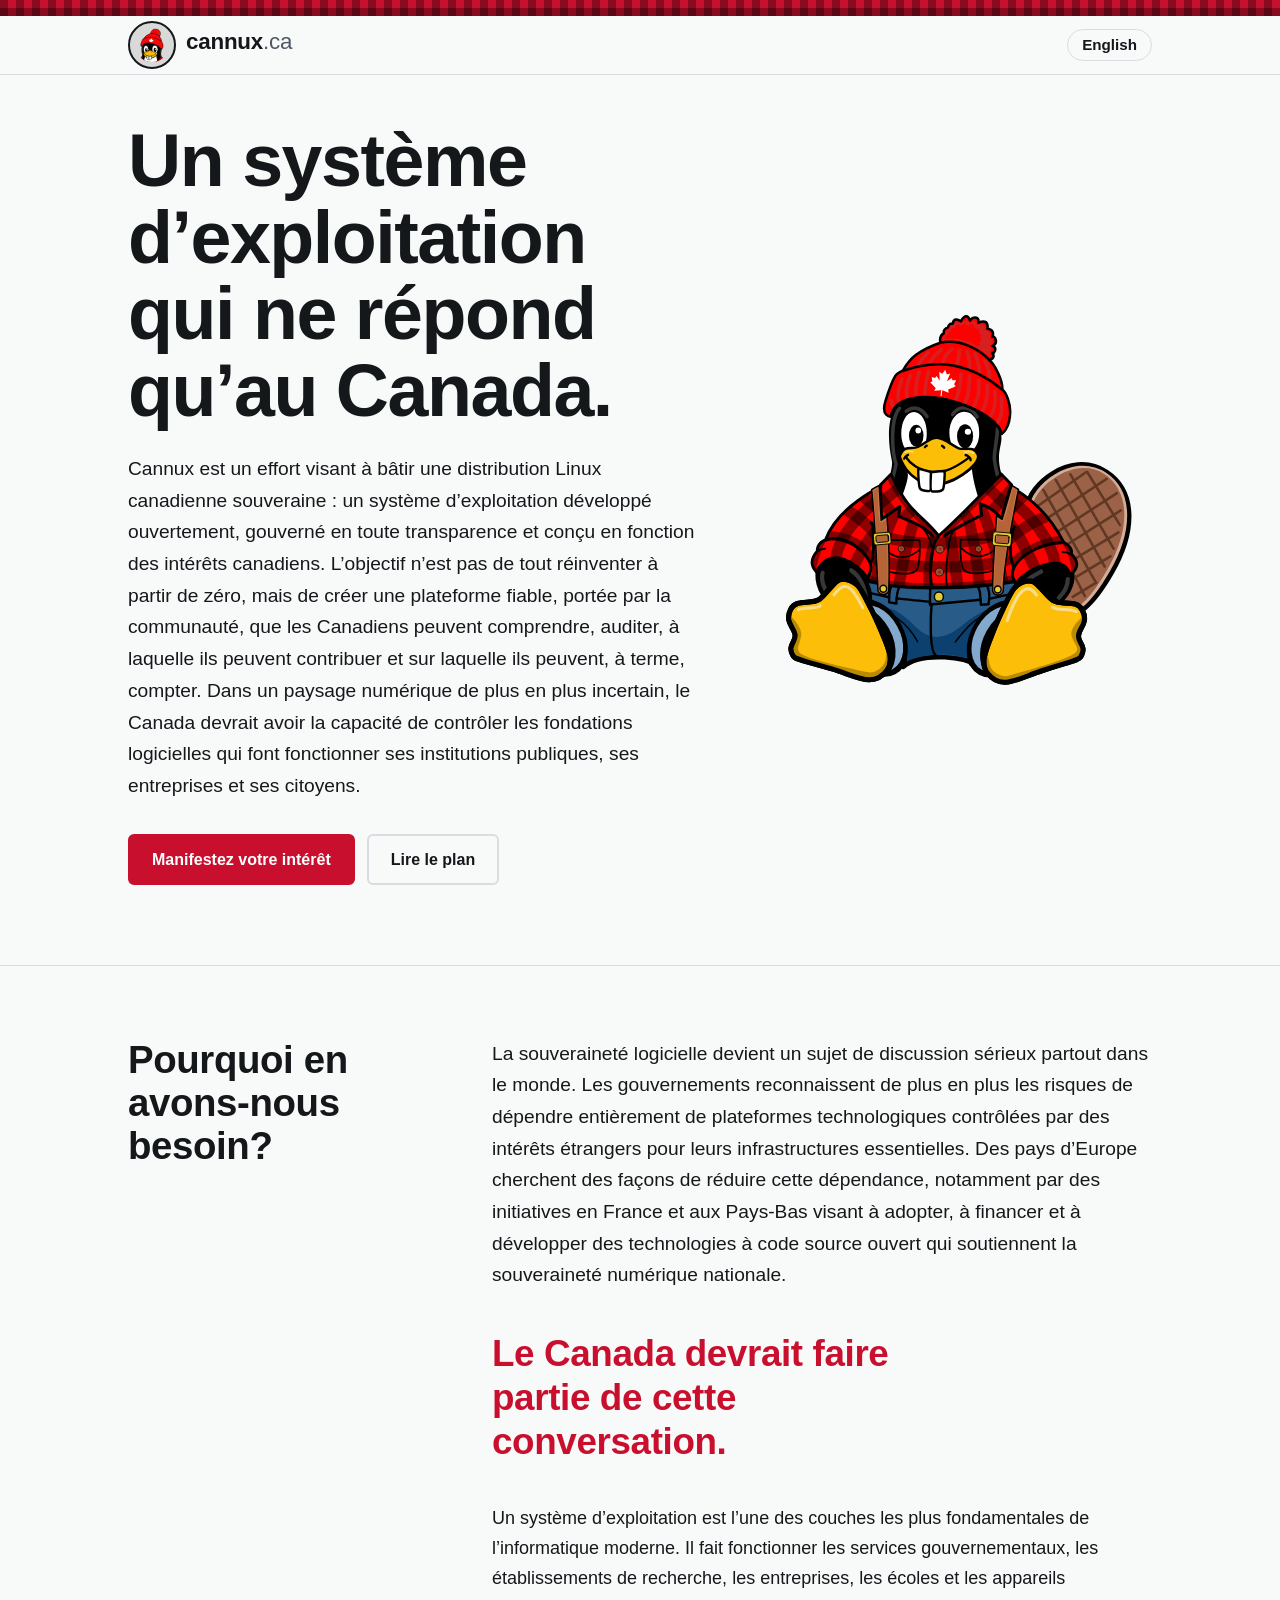
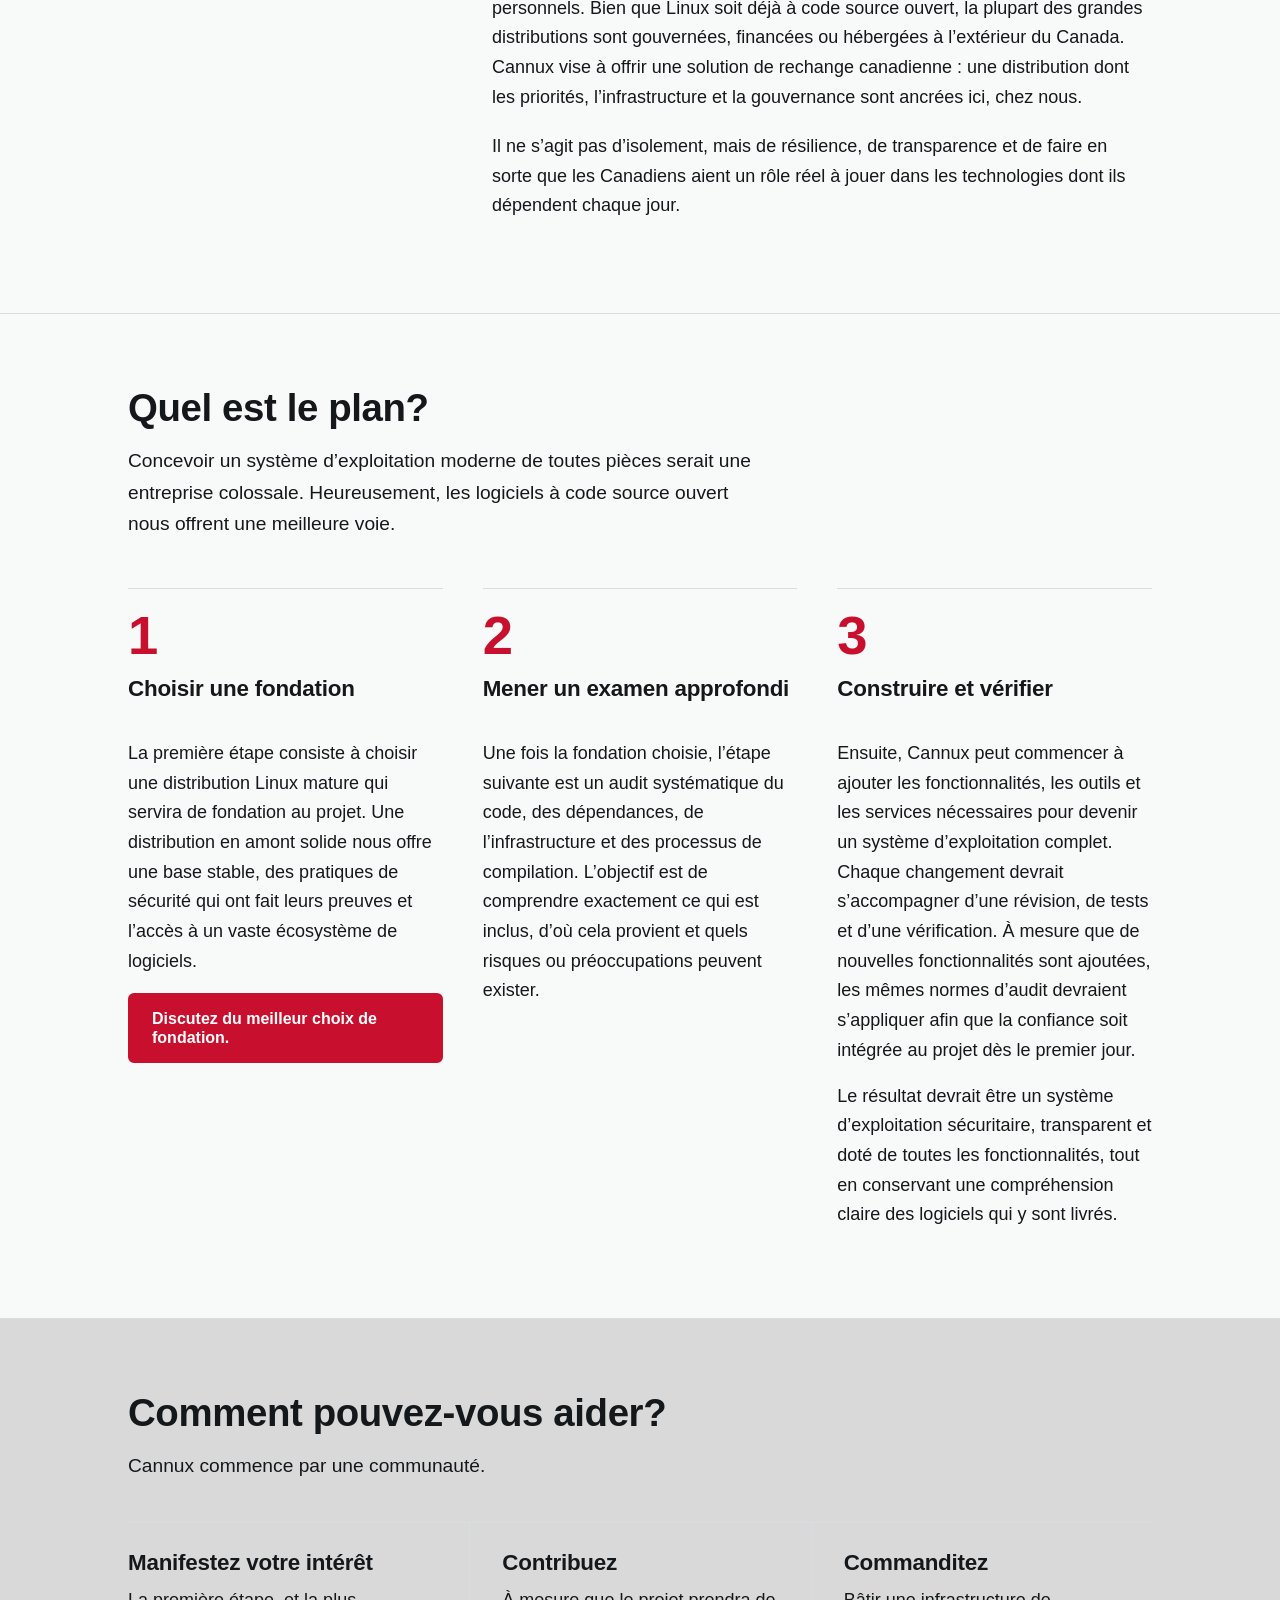
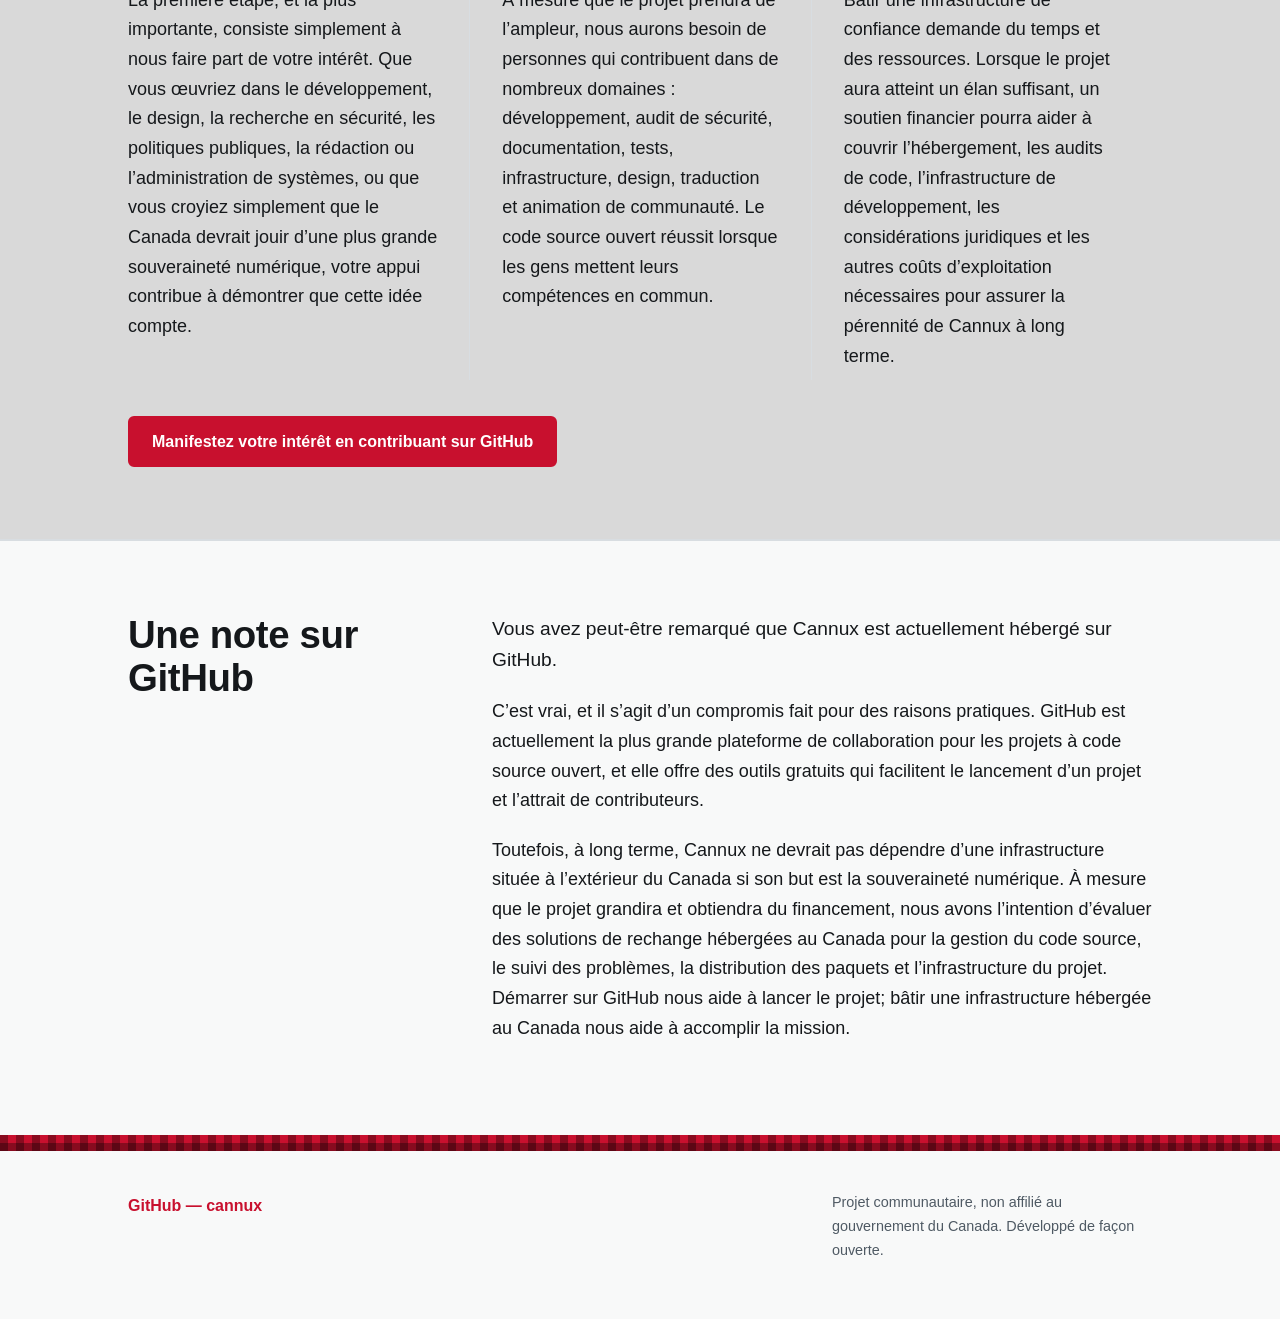
==== docs/fr/index.html @ b51c9e06 "Adding in French version of the site" ====
<!DOCTYPE html>
<html lang="fr">

<head>
    <meta charset="UTF-8">
    <meta name="viewport" content="width=device-width, initial-scale=1, viewport-fit=cover">
    <title>Cannux — une distribution Linux canadienne souveraine</title>
    <meta name="description" content="Cannux est un effort visant à bâtir une distribution Linux canadienne souveraine : un système d’exploitation développé ouvertement, gouverné en toute transparence et conçu en fonction des intérêts canadiens.">
    <meta name="theme-color" content="#F8F9F9" media="(prefers-color-scheme: light)">
    <meta name="theme-color" content="#14171A" media="(prefers-color-scheme: dark)">

    <link rel="icon" href="../images/favicon.svg" type="image/svg+xml">
    <link rel="apple-touch-icon" href="../images/apple-touch-icon.png">

    <link rel="canonical" href="https://cannux.ca/fr/">
    <link rel="alternate" hreflang="en" href="https://cannux.ca/">
    <link rel="alternate" hreflang="fr" href="https://cannux.ca/fr/">
    <link rel="alternate" hreflang="x-default" href="https://cannux.ca/">

    <meta property="og:type" content="website">
    <meta property="og:locale" content="fr_CA">
    <meta property="og:locale:alternate" content="en_CA">
    <meta property="og:title" content="Cannux — une distribution Linux canadienne souveraine">
    <meta property="og:description" content="Un système d’exploitation qui ne répond qu’au Canada.">
    <meta property="og:url" content="https://cannux.ca/fr/">

    <link rel="stylesheet" href="../css/site.css">
</head>

<body>
    <a class="skip" href="#top">Passer au contenu</a>
    <div class="plaid" aria-hidden="true"></div>

    <header class="top">
        <div class="wrap topbar">
            <a class="wordmark" href="#">
                <img src="../images/favicon.svg" alt="" width="36" height="36">
                <span>cannux<span class="tld">.ca</span></span>
            </a>
            <nav aria-label="Langue">
                <a class="lang" href="../index.html" lang="en" hreflang="en">English</a>
            </nav>
        </div>
    </header>

    <main id="top">
        <div class="wrap hero">
            <div class="hero-copy">
                <h1>Un système d’exploitation qui ne répond qu’au Canada.</h1>
                <p class="lede">Cannux est un effort visant à bâtir une distribution Linux canadienne souveraine&nbsp;: un système d’exploitation développé ouvertement, gouverné en toute transparence et conçu en fonction des intérêts canadiens. L’objectif n’est pas de tout réinventer à partir de zéro, mais de créer une plateforme fiable, portée par la communauté, que les Canadiens peuvent comprendre, auditer, à laquelle ils peuvent contribuer et sur laquelle ils peuvent, à terme, compter. Dans un paysage numérique de plus en plus incertain, le Canada devrait avoir la capacité de contrôler les fondations logicielles qui font fonctionner ses institutions publiques, ses entreprises et ses citoyens.</p>
                <div class="cta-row">
                    <a class="btn primary" href="https://github.com/torvos/cannux/">Manifestez votre intérêt</a>
                    <a class="btn ghost" href="#what">Lire le plan</a>
                </div>
            </div>
            <div class="hero-art">
                <img src="../images/Tuque.svg" class="hero-image" width="300" alt="Un manchot aux traits de castor portant une tuque rouge, une chemise à carreaux, des bretelles et un jean">
            </div>
        </div>

        <section id="why" class="band">
            <div class="wrap split">
                <h2>Pourquoi en avons-nous besoin?</h2>
                <div class="prose">
                    <p class="intro">La souveraineté logicielle devient un sujet de discussion sérieux partout dans le monde. Les gouvernements reconnaissent de plus en plus les risques de dépendre entièrement de plateformes technologiques contrôlées par des intérêts étrangers pour leurs infrastructures essentielles. Des pays d’Europe cherchent des façons de réduire cette dépendance, notamment par des initiatives en France et aux Pays-Bas visant à adopter, à financer et à développer des technologies à code source ouvert qui soutiennent la souveraineté numérique nationale.</p>
                    <p class="pull">Le Canada devrait faire partie de cette conversation.</p>
                    <p>Un système d’exploitation est l’une des couches les plus fondamentales de l’informatique moderne. Il fait fonctionner les services gouvernementaux, les établissements de recherche, les entreprises, les écoles et les appareils personnels. Bien que Linux soit déjà à code source ouvert, la plupart des grandes distributions sont gouvernées, financées ou hébergées à l’extérieur du Canada. Cannux vise à offrir une solution de rechange canadienne&nbsp;: une distribution dont les priorités, l’infrastructure et la gouvernance sont ancrées ici, chez nous.</p>
                    <p>Il ne s’agit pas d’isolement, mais de résilience, de transparence et de faire en sorte que les Canadiens aient un rôle réel à jouer dans les technologies dont ils dépendent chaque jour.</p>
                </div>
            </div>
        </section>

        <section id="what" class="band">
            <div class="wrap">
                <h2>Quel est le plan?</h2>
                <p class="section-intro">Concevoir un système d’exploitation moderne de toutes pièces serait une entreprise colossale. Heureusement, les logiciels à code source ouvert nous offrent une meilleure voie.</p>
                <ol class="pillars">
                    <li class="pillar">
                        <h3>Choisir une fondation</h3>
                        <p>La première étape consiste à choisir une distribution Linux mature qui servira de fondation au projet. Une distribution en amont solide nous offre une base stable, des pratiques de sécurité qui ont fait leurs preuves et l’accès à un vaste écosystème de logiciels.</p>
                        <p><a class="btn primary" href="https://github.com/torvos/cannux/discussions/1">Discutez du meilleur choix de fondation.</a></p>
                    </li>
                    <li class="pillar">
                        <h3>Mener un examen approfondi</h3>
                        <p>Une fois la fondation choisie, l’étape suivante est un audit systématique du code, des dépendances, de l’infrastructure et des processus de compilation. L’objectif est de comprendre exactement ce qui est inclus, d’où cela provient et quels risques ou préoccupations peuvent exister.</p>
                    </li>
                    <li class="pillar">
                        <h3>Construire et vérifier</h3>
                        <p>Ensuite, Cannux peut commencer à ajouter les fonctionnalités, les outils et les services nécessaires pour devenir un système d’exploitation complet. Chaque changement devrait s’accompagner d’une révision, de tests et d’une vérification. À mesure que de nouvelles fonctionnalités sont ajoutées, les mêmes normes d’audit devraient s’appliquer afin que la confiance soit intégrée au projet dès le premier jour.</p>
                        <p>Le résultat devrait être un système d’exploitation sécuritaire, transparent et doté de toutes les fonctionnalités, tout en conservant une compréhension claire des logiciels qui y sont livrés.</p>
                    </li>
                </ol>
            </div>
        </section>

        <section id="how" class="band tint">
            <div class="wrap">
                <h2>Comment pouvez-vous aider?</h2>
                <p class="section-intro">Cannux commence par une communauté.</p>
                <div class="ways">
                    <article class="way">
                        <h3>Manifestez votre intérêt</h3>
                        <p>La première étape, et la plus importante, consiste simplement à nous faire part de votre intérêt. Que vous œuvriez dans le développement, le design, la recherche en sécurité, les politiques publiques, la rédaction ou l’administration de systèmes, ou que vous croyiez simplement que le Canada devrait jouir d’une plus grande souveraineté numérique, votre appui contribue à démontrer que cette idée compte.</p>
                    </article>
                    <article class="way">
                        <h3>Contribuez</h3>
                        <p>À mesure que le projet prendra de l’ampleur, nous aurons besoin de personnes qui contribuent dans de nombreux domaines&nbsp;: développement, audit de sécurité, documentation, tests, infrastructure, design, traduction et animation de communauté. Le code source ouvert réussit lorsque les gens mettent leurs compétences en commun.</p>
                    </article>
                    <article class="way">
                        <h3>Commanditez</h3>
                        <p>Bâtir une infrastructure de confiance demande du temps et des ressources. Lorsque le projet aura atteint un élan suffisant, un soutien financier pourra aider à couvrir l’hébergement, les audits de code, l’infrastructure de développement, les considérations juridiques et les autres coûts d’exploitation nécessaires pour assurer la pérennité de Cannux à long terme.</p>
                    </article>
                </div>
                <div class="cta-row">
                    <a class="btn primary" href="https://github.com/torvos/cannux/">Manifestez votre intérêt en contribuant sur GitHub</a>
                </div>
            </div>
        </section>

        <section id="github" class="band">
            <div class="wrap split">
                <h2>Une note sur GitHub</h2>
                <div class="prose">
                    <p class="intro">Vous avez peut-être remarqué que Cannux est actuellement hébergé sur GitHub.</p>
                    <p>C’est vrai, et il s’agit d’un compromis fait pour des raisons pratiques. GitHub est actuellement la plus grande plateforme de collaboration pour les projets à code source ouvert, et elle offre des outils gratuits qui facilitent le lancement d’un projet et l’attrait de contributeurs.</p>
                    <p>Toutefois, à long terme, Cannux ne devrait pas dépendre d’une infrastructure située à l’extérieur du Canada si son but est la souveraineté numérique. À mesure que le projet grandira et obtiendra du financement, nous avons l’intention d’évaluer des solutions de rechange hébergées au Canada pour la gestion du code source, le suivi des problèmes, la distribution des paquets et l’infrastructure du projet. Démarrer sur GitHub nous aide à lancer le projet; bâtir une infrastructure hébergée au Canada nous aide à accomplir la mission.</p>
                </div>
            </div>
        </section>
    </main>

    <footer>
        <div class="plaid" aria-hidden="true"></div>
        <div class="wrap row">
            <div class="links">
                <a href="https://github.com/torvos/cannux/">GitHub — cannux</a>
            </div>
            <p class="note">Projet communautaire, non affilié au gouvernement du Canada. Développé de façon ouverte.</p>
        </div>
    </footer>

</body>

</html>
---- docs/css/site.css ----
:root {
  --paper: #F8F9F9;
  --ink: #15181B;
  --muted: #4F5A64;
  --accent: #C8102E;
  --link-hover: #9C0B22;
  --btn: #C8102E;
  --btn-hover: #9C0B22;
  --hairline: #D8DDE1;
  --tint: #d9d9d9;
  --sans: 'Segoe UI', sans-serif;
  --header-h: 60px;
  box-sizing: border-box;
  padding-top: env(safe-area-inset-top, 0px);
  padding-bottom: env(safe-area-inset-bottom, 0px);
}

*,
*::before,
*::after {
  box-sizing: inherit;
}

html {
  scroll-padding-top: calc(var(--header-h) + env(safe-area-inset-top, 0px));
}

@media (prefers-reduced-motion: no-preference) {
  html {
    scroll-behavior: smooth;
  }
}

@media (prefers-color-scheme: dark) {
  :root:not([data-theme="light"]) {
    --paper: #14171A;
    --ink: #ECEDEF;
    --muted: #A3ACB5;
    --accent: #FF6F7D;
    --link-hover: #FFA0A9;
    --btn: #C8102E;
    --btn-hover: #E0233F;
    --hairline: #2A2F35;
    --tint: #1B1F23;
  }
}

:root[data-theme="dark"] {
  --paper: #14171A;
  --ink: #ECEDEF;
  --muted: #A3ACB5;
  --accent: #FF6F7D;
  --link-hover: #FFA0A9;
  --btn: #C8102E;
  --btn-hover: #E0233F;
  --hairline: #2A2F35;
  --tint: #1B1F23;
}

body {
  margin: 0;
  background: var(--paper);
  color: var(--ink);
  font-family: var(--sans);
  font-size: 1.125rem;
  line-height: 1.65;
  -webkit-font-smoothing: antialiased;
  text-rendering: optimizeLegibility;
}

h1,
h2,
h3 {
  line-height: 1.1;
  letter-spacing: -0.01em;
  margin: 0;
}

a {
  color: var(--accent);
  text-underline-offset: 0.2em;
  text-decoration-thickness: 1px;
}

a:hover {
  color: var(--link-hover);
}

:focus-visible {
  outline: 3px solid var(--accent);
  outline-offset: 3px;
  border-radius: 2px;
}

.skip {
  position: absolute;
  left: 16px;
  top: -60px;
  background: var(--ink);
  color: var(--paper);
  padding: 10px 16px;
  border-radius: 4px;
  z-index: 30;
  text-decoration: none;
}

.skip:focus {
  top: 12px;
  color: var(--paper);
}

.wrap {
  max-width: 1080px;
  margin: 0 auto;
  padding-left: 28px;
  padding-right: 28px;
}

/* buffalo plaid strip */
.plaid {
  height: 16px;
  background-color: #C8102E;
  background-image:
    linear-gradient(90deg, rgba(0, 0, 0, 0.32) 50%, transparent 50%),
    linear-gradient(0deg, rgba(0, 0, 0, 0.32) 50%, transparent 50%);
  background-size: 16px 16px;
}

/* header */
header.top {
  position: sticky;
  top: env(safe-area-inset-top, 0px);
  z-index: 20;
  background: var(--paper);
  border-bottom: 1px solid var(--hairline);
}

@supports ((backdrop-filter: blur(1px)) or (-webkit-backdrop-filter: blur(1px))) {
  header.top {
    background: color-mix(in srgb, var(--paper) 94%, transparent);
    -webkit-backdrop-filter: blur(10px);
    backdrop-filter: blur(10px);
  }
}

.topbar {
  display: flex;
  align-items: center;
  justify-content: space-between;
  gap: 16px;
  padding-top: 5px;
  padding-bottom: 5px;
}

.wordmark {
  display: flex;
  align-items: center;
  gap: 10px;
  color: var(--ink);
  text-decoration: none;
  font-weight: 750;
  font-size: 1.4rem;
  letter-spacing: -0.01em;
}

.wordmark:hover {
  color: var(--ink);
}

.wordmark img {
  display: block;
  width: 48px;
  height: 48px;
  padding: 5px;
  border-radius: 50%;
  background: var(--tint);
  border: 2px solid var(--ink);
}

.wordmark > span { position: relative; top: -0.11em; }

.wordmark .tld {
  color: var(--muted);
  font-weight: 500;
}

.topbar nav {
  display: flex;
  flex-wrap: wrap;
  gap: 4px 24px;
}

.topbar nav a {
  color: var(--ink);
  text-decoration: none;
  font-size: 0.95rem;
  font-weight: 600;
  white-space: nowrap;
  padding: 6px 0;
  border-bottom: 2px solid transparent;
}

.topbar nav a:hover {
  border-bottom-color: var(--accent);
  color: var(--ink);
}

.topbar nav a.lang {
  border: 1px solid var(--hairline);
  border-radius: 999px;
  padding: 4px 14px;
  line-height: 1.4;
}

.topbar nav a.lang:hover {
  border-color: var(--ink);
}

/* hero */
.hero {
  display: grid;
  grid-template-columns: minmax(0, 1.25fr) minmax(0, 0.75fr);
  gap: 48px;
  align-items: center;
  padding-top: 48px;
  padding-bottom: 80px;
}

.hero h1 {
  font-size: clamp(2.6rem, 1.2rem + 4.6vw, 4.6rem);
  line-height: 1.04;
  font-weight: 760;
  letter-spacing: -0.02em;
  max-width: 13ch;
}

.hero .lede {
  font-size: 1.2rem;
  max-width: 54ch;
  margin: 24px 0 0;
}

.hero-art {
  position: relative;
  isolation: isolate;
  justify-self: center;
  width: 100%;
  max-width: 380px;
}

.hero-image {
  display: block;
  width: 100%;
  height: auto;
}

@keyframes rise {
  from {
    opacity: 0;
    transform: translateY(12px);
  }

  to {
    opacity: 1;
    transform: translateY(0);
  }
}

@media (prefers-reduced-motion: reduce) {

  .hero h1,
  .hero .lede,
  .hero .cta-row,
  .hero-art {
    animation: none;
  }
}

/* buttons */
.cta-row {
  display: flex;
  flex-wrap: wrap;
  gap: 12px;
  margin-top: 32px;
}

.btn {
  font-family: var(--sans);
  font-weight: 600;
  font-size: 1rem;
  line-height: 1.2;
  text-decoration: none;
  padding: 14px 22px;
  border-radius: 6px;
  border: 2px solid var(--btn);
  display: inline-block;
}

.btn.primary {
  background: var(--btn);
  color: #fff;
}

.btn.primary:hover {
  background: var(--btn-hover);
  border-color: var(--btn-hover);
  color: #fff;
}

.btn.ghost {
  color: var(--ink);
  border-color: var(--hairline);
}

.btn.ghost:hover {
  border-color: var(--ink);
  color: var(--ink);
}

/* sections */
.band {
  padding: 72px 0;
  border-top: 1px solid var(--hairline);
}

.band h2 {
  font-size: clamp(1.75rem, 1.2rem + 1.6vw, 2.4rem);
  line-height: 1.12;
  font-weight: 720;
}

.section-intro {
  font-size: 1.2rem;
  max-width: 60ch;
  margin: 16px 0 0;
}

.split {
  display: grid;
  grid-template-columns: minmax(0, 300px) minmax(0, 1fr);
  gap: 24px 64px;
  align-items: start;
}

.split>h2 {
  position: sticky;
  top: calc(var(--header-h) + env(safe-area-inset-top, 0px) + 24px);
}

.prose {
  max-width: 66ch;
}

.prose p {
  margin: 0 0 1.1em;
}

.prose .intro {
  font-size: 1.2rem;
}

.prose .pull {
  font-weight: 650;
  font-size: clamp(1.7rem, 1.2rem + 1.6vw, 2.3rem);
  line-height: 1.2;
  letter-spacing: -0.01em;
  color: var(--accent);
  max-width: 22ch;
  margin: 1.1em 0;
}

/* plan */
.pillars {
  list-style: none;
  margin: 48px 0 0;
  padding: 0;
  display: grid;
  grid-template-columns: repeat(3, minmax(0, 1fr));
  gap: 40px;
  counter-reset: step;
}

.pillar {
  counter-increment: step;
  border-top: 1px solid var(--hairline);
  padding-top: 20px;
}

.pillar::before {
  content: counter(step);
  display: block;
  font-weight: 800;
  font-size: 3.4rem;
  line-height: 1;
  color: var(--accent);
  margin-bottom: 14px;
}

.pillar h3 {
  font-size: 1.4rem;
  font-weight: 700;
  margin-bottom: 10px;
}

.pillar p {
  margin: 0 0 0.9em;
}

/* how to help */
.tint {
  background: var(--tint);
  border-bottom: 1px solid var(--hairline);
}

.ways {
  display: grid;
  grid-template-columns: repeat(3, minmax(0, 1fr));
  margin-top: 40px;
  border-top: 1px solid var(--hairline);
}

.way {
  padding: 28px 32px 8px 0;
}

.way+.way {
  padding-left: 32px;
  border-left: 1px solid var(--hairline);
}

.way h3 {
  font-size: 1.4rem;
  font-weight: 700;
  margin-bottom: 10px;
}

.way p {
  margin: 0;
}

.tint .cta-row {
  margin-top: 36px;
}

/* footer */
footer {
  padding-bottom: 56px;
}

footer .plaid {
  margin-bottom: 40px;
}

footer .row {
  display: flex;
  flex-wrap: wrap;
  justify-content: space-between;
  gap: 20px;
  align-items: flex-start;
}

footer .links a {
  font-size: 1rem;
  font-weight: 600;
  text-decoration: none;
}

footer .links a:hover {
  text-decoration: underline;
}

footer .note {
  font-size: 0.9rem;
  color: var(--muted);
  max-width: 40ch;
  margin: 0;
}

/* terminal block (unused while commented out in index.html) */
.term {
  background: var(--ink);
  color: var(--paper);
  border-radius: 6px;
  overflow: hidden;
  max-width: 620px;
}

.term .bar {
  display: flex;
  gap: 7px;
  padding: 11px 14px;
  background: rgba(255, 255, 255, 0.06);
}

.term .bar span {
  width: 10px;
  height: 10px;
  border-radius: 50%;
  background: rgba(241, 240, 234, 0.25);
}

.term pre {
  margin: 0;
  padding: 20px 22px 24px;
  font-family: ui-monospace, SFMono-Regular, Menlo, Consolas, monospace;
  font-size: 0.85rem;
  line-height: 1.75;
  white-space: pre-wrap;
  word-break: break-word;
}

.term .prompt {
  color: #8FB89F;
}

.term .comment {
  color: rgba(241, 240, 234, 0.45);
}

/* responsive */
@media (min-width: 901px) {
  .pillar h3 {
    min-height: 2.3em;
  }
}

@media (max-width: 900px) {
  .split {
    grid-template-columns: 1fr;
  }

  .split>h2 {
    position: static;
  }

  .pillars {
    grid-template-columns: 1fr;
    gap: 32px;
  }

  .ways {
    grid-template-columns: 1fr;
  }

  .way,
  .way+.way {
    padding: 24px 0;
    border-left: 0;
    border-top: 1px solid var(--hairline);
  }

  .way:first-child {
    border-top: 0;
  }
}

@media (max-width: 820px) {
  .hero {
    grid-template-columns: 1fr;
    gap: 28px;
    padding-top: 28px;
    padding-bottom: 56px;
  }

  .hero-art {
    order: -1;
    max-width: 260px;
  }
}

@media (max-width: 600px) {
  body {
    font-size: 1.0625rem;
  }

  .wrap {
    padding-left: 20px;
    padding-right: 20px;
  }

  .band {
    padding: 56px 0;
  }

  :root {
    --header-h: 60px;
  }

  .topbar nav {
    gap: 2px 18px;
  }

  .topbar nav a {
    padding: 3px 0;
  }

  footer .row {
    flex-direction: column;
  }
}
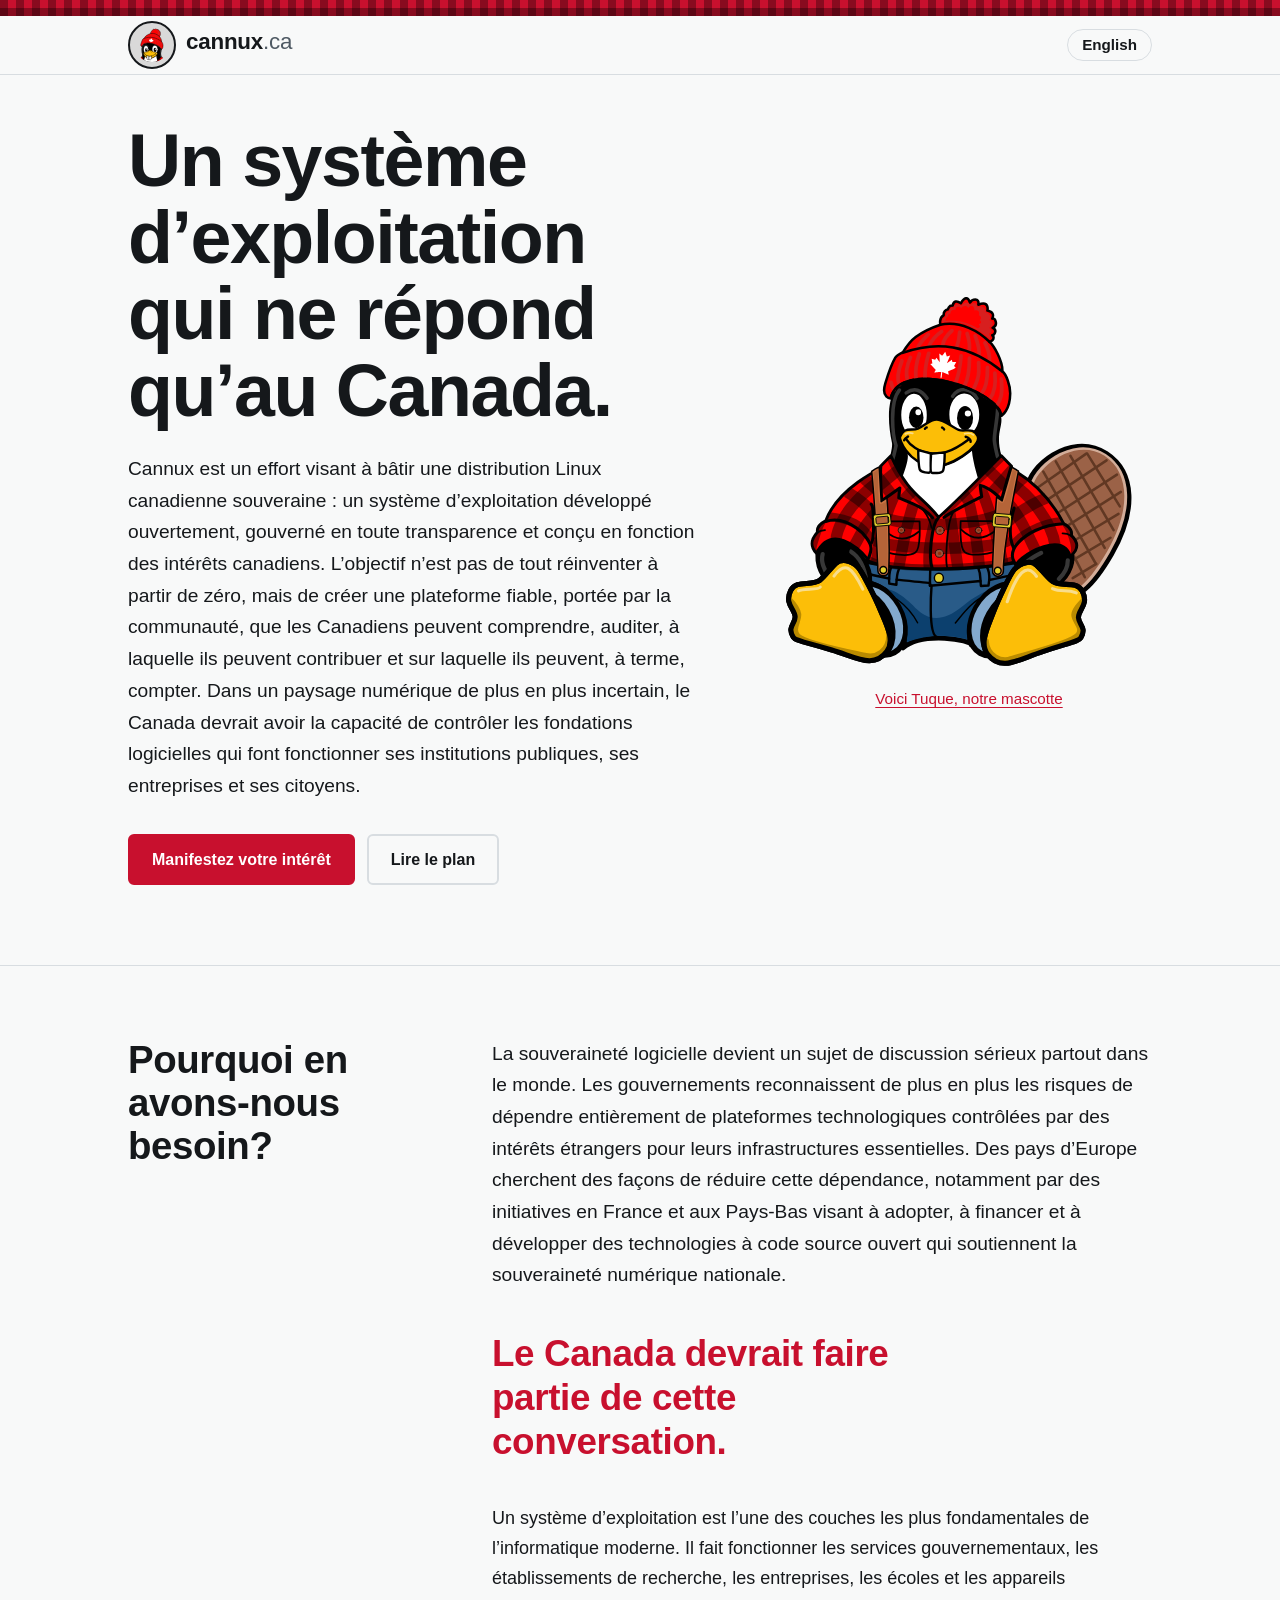
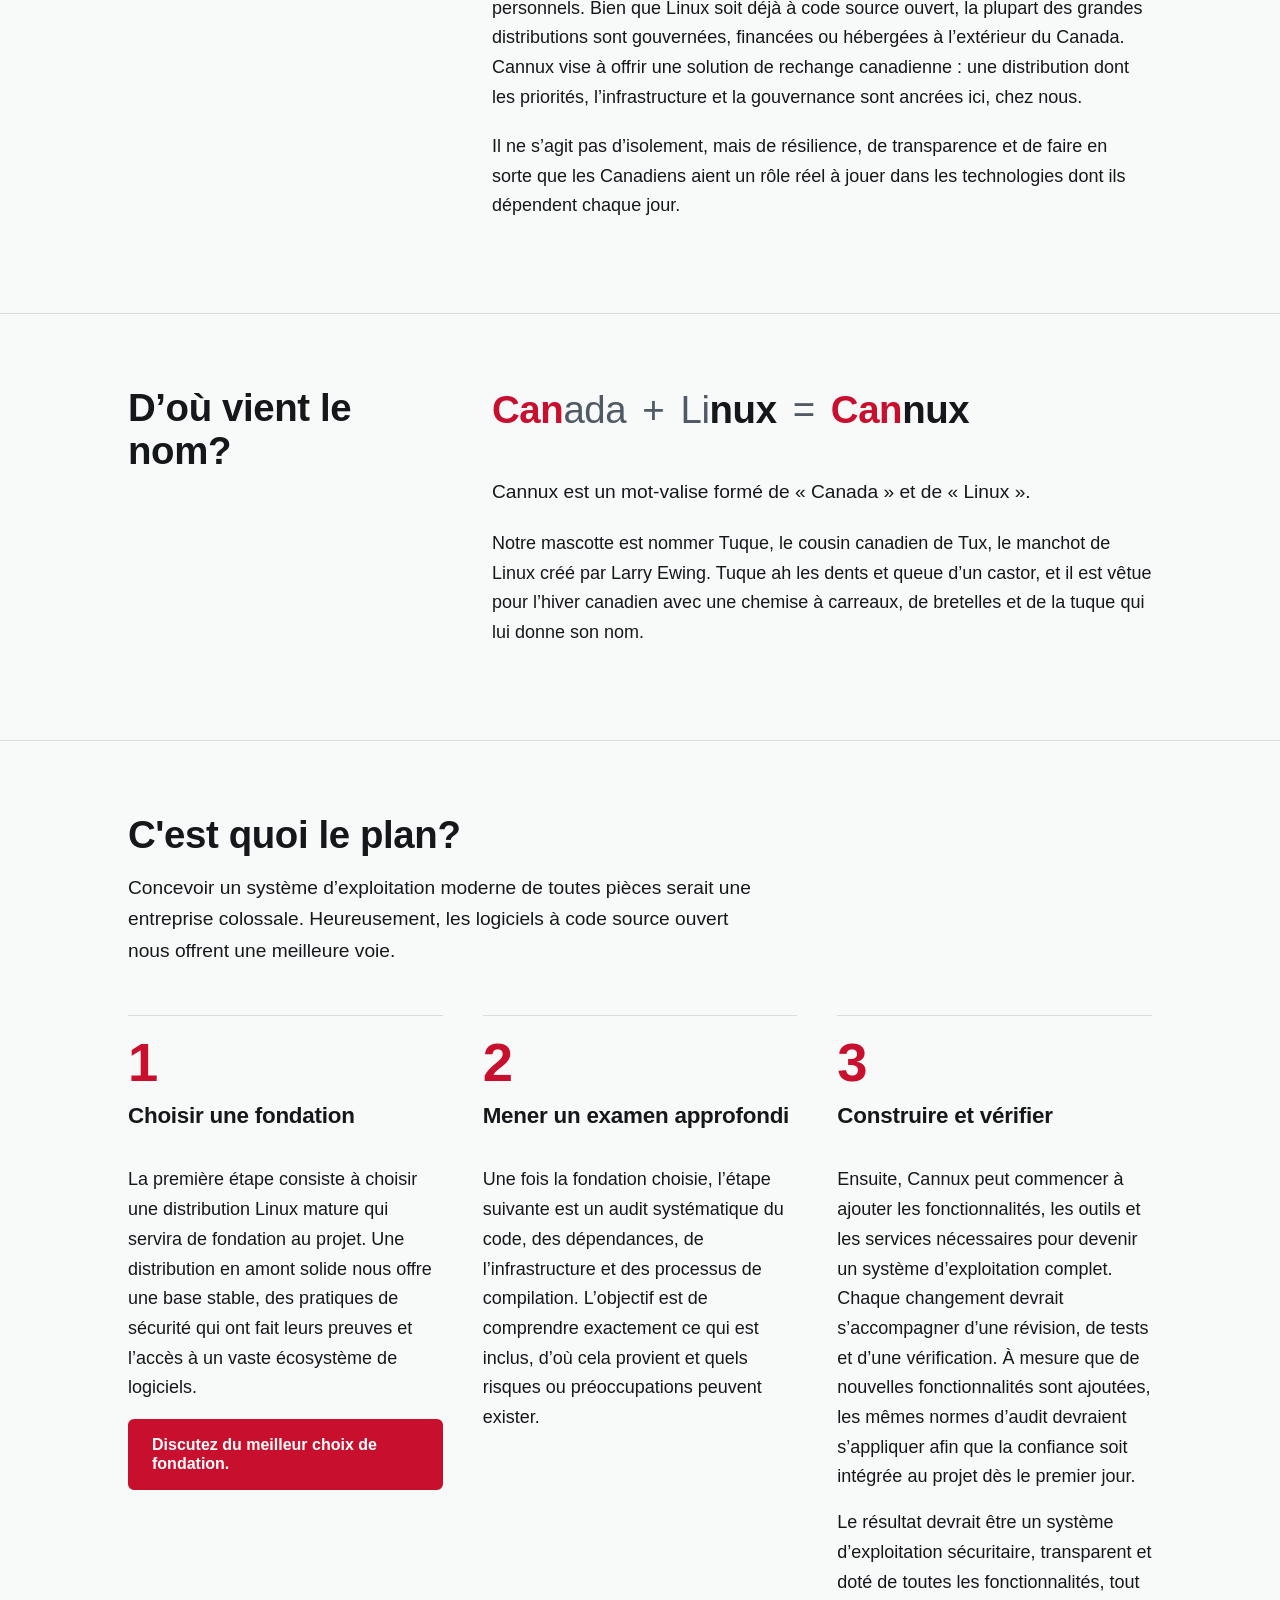
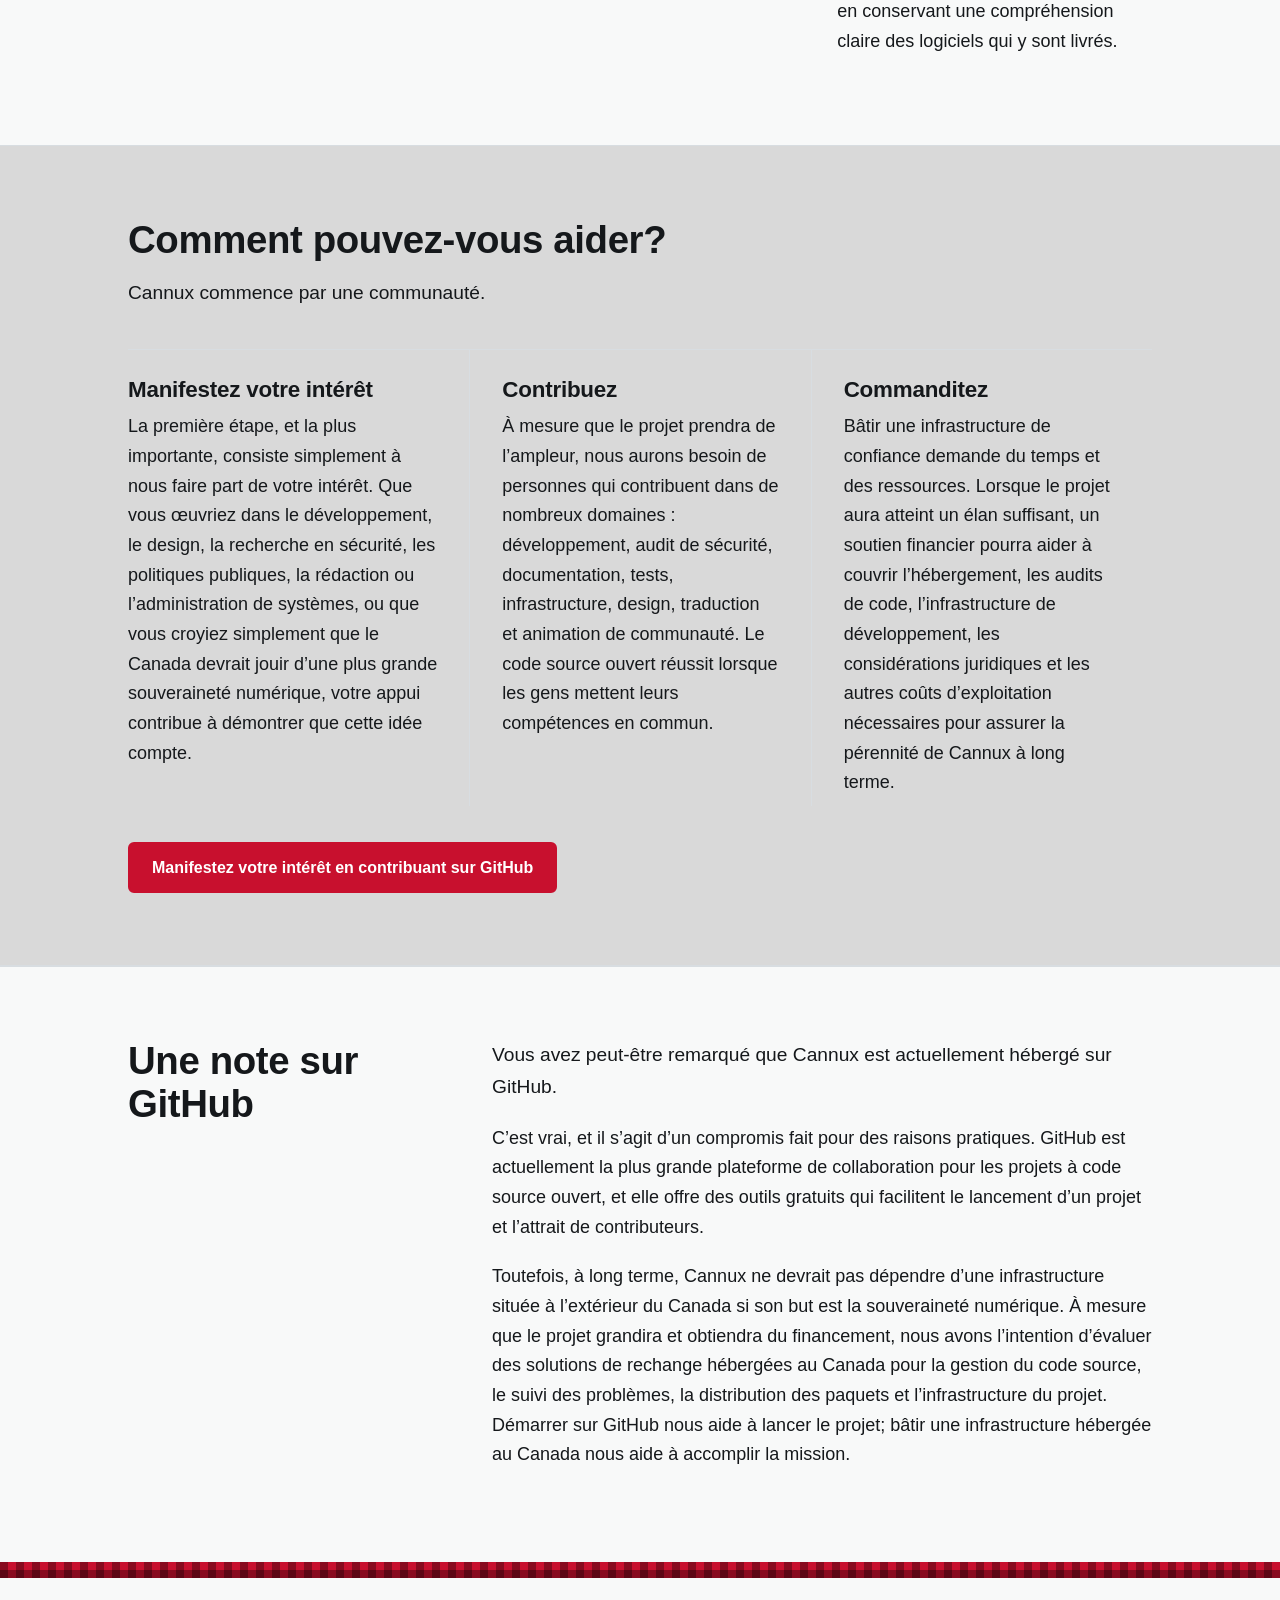
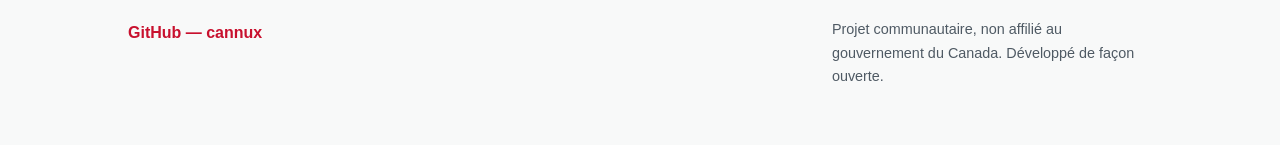
==== commit 64650a57: "added a section about the name of the distro and mascot" ====
--- a/docs/fr/index.html
+++ b/docs/fr/index.html
@@ -53,9 +53,10 @@
                     <a class="btn ghost" href="#what">Lire le plan</a>
                 </div>
             </div>
-            <div class="hero-art">
+            <figure class="hero-art">
                 <img src="../images/Tuque.svg" class="hero-image" width="300" alt="Un manchot aux traits de castor portant une tuque rouge, une chemise à carreaux, des bretelles et un jean">
-            </div>
+                <figcaption><a href="#name">Voici Tuque, notre mascotte</a></figcaption>
+            </figure>
         </div>
 
         <section id="why" class="band">
@@ -70,9 +71,20 @@
             </div>
         </section>
 
+        <section id="name" class="band">
+            <div class="wrap split">
+                <h2>D’où vient le nom?</h2>
+                <div class="prose">
+                    <p class="name-eq" role="img" aria-label="Canada plus Linux égale Cannux"><span class="can">Can</span><span class="rest">ada</span> <span class="op">+</span> <span class="rest">Li</span><span class="nux">nux</span> <span class="op">=</span> <span class="can">Can</span><span class="nux">nux</span></p>
+                    <p class="intro">Cannux est un mot-valise formé de «&nbsp;Canada&nbsp;» et de «&nbsp;Linux&nbsp;».</p>
+                    <p>Notre mascotte est nommer Tuque, le cousin canadien de Tux, le manchot de Linux créé par Larry Ewing. Tuque ah les dents et queue d’un castor, et il est vêtue pour l’hiver canadien avec une chemise à carreaux, de bretelles et de la tuque qui lui donne son nom.</p>
+                </div>
+            </div>
+        </section>
+
         <section id="what" class="band">
             <div class="wrap">
-                <h2>Quel est le plan?</h2>
+                <h2>C'est quoi le plan?</h2>
                 <p class="section-intro">Concevoir un système d’exploitation moderne de toutes pièces serait une entreprise colossale. Heureusement, les logiciels à code source ouvert nous offrent une meilleure voie.</p>
                 <ol class="pillars">
                     <li class="pillar">
--- a/docs/css/site.css
+++ b/docs/css/site.css
@@ -247,6 +247,13 @@
   justify-self: center;
   width: 100%;
   max-width: 380px;
+  margin: 0;
+}
+
+.hero-art figcaption {
+  margin-top: 12px;
+  text-align: center;
+  font-size: 0.95rem;
 }
 
 .hero-image {
@@ -370,6 +377,32 @@
   margin: 1.1em 0;
 }
 
+.prose .name-eq {
+  font-size: clamp(1.6rem, 1.1rem + 2.2vw, 2.4rem);
+  font-weight: 750;
+  letter-spacing: -0.01em;
+  line-height: 1.25;
+  margin: 0 0 1.1em;
+}
+
+.name-eq .can {
+  color: var(--accent);
+}
+
+.name-eq .nux {
+  color: var(--ink);
+}
+
+.name-eq .rest,
+.name-eq .op {
+  color: var(--muted);
+  font-weight: 500;
+}
+
+.name-eq .op {
+  padding: 0 0.15em;
+}
+
 /* plan */
 .pillars {
   list-style: none;
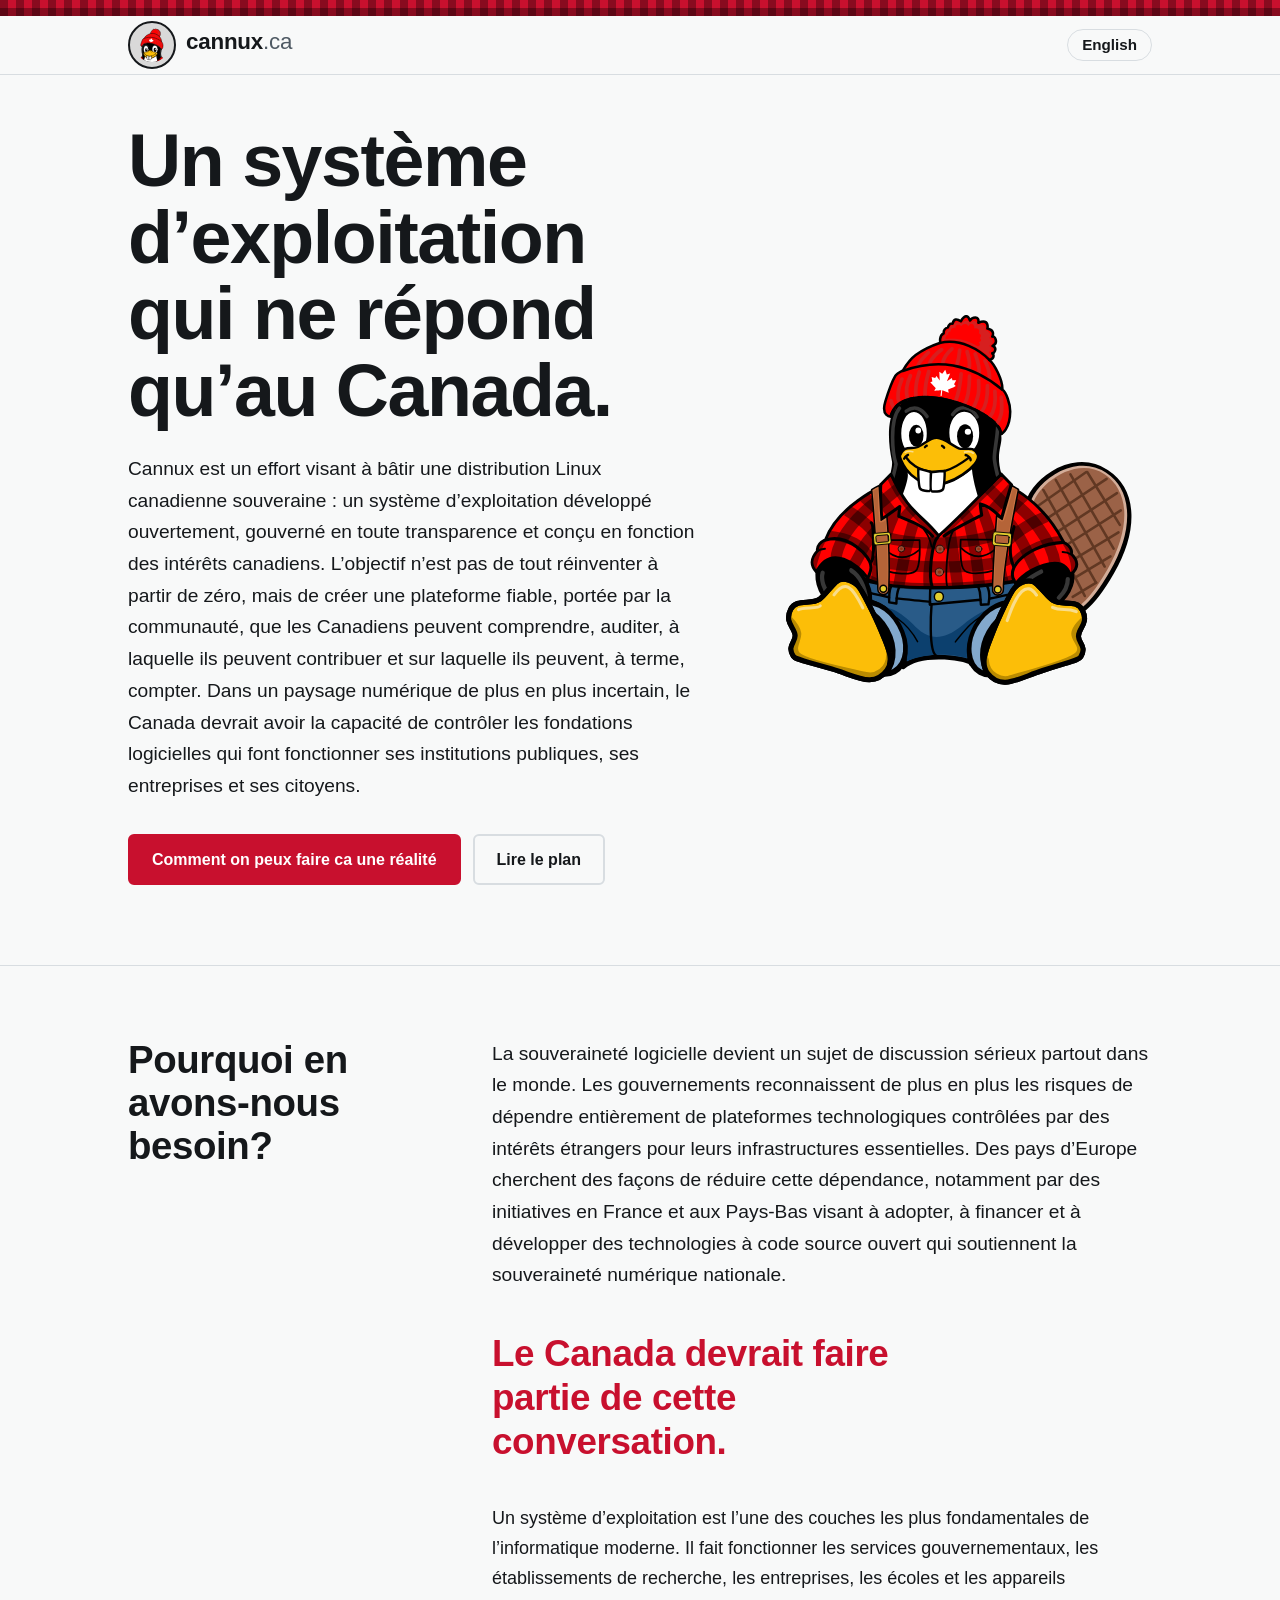
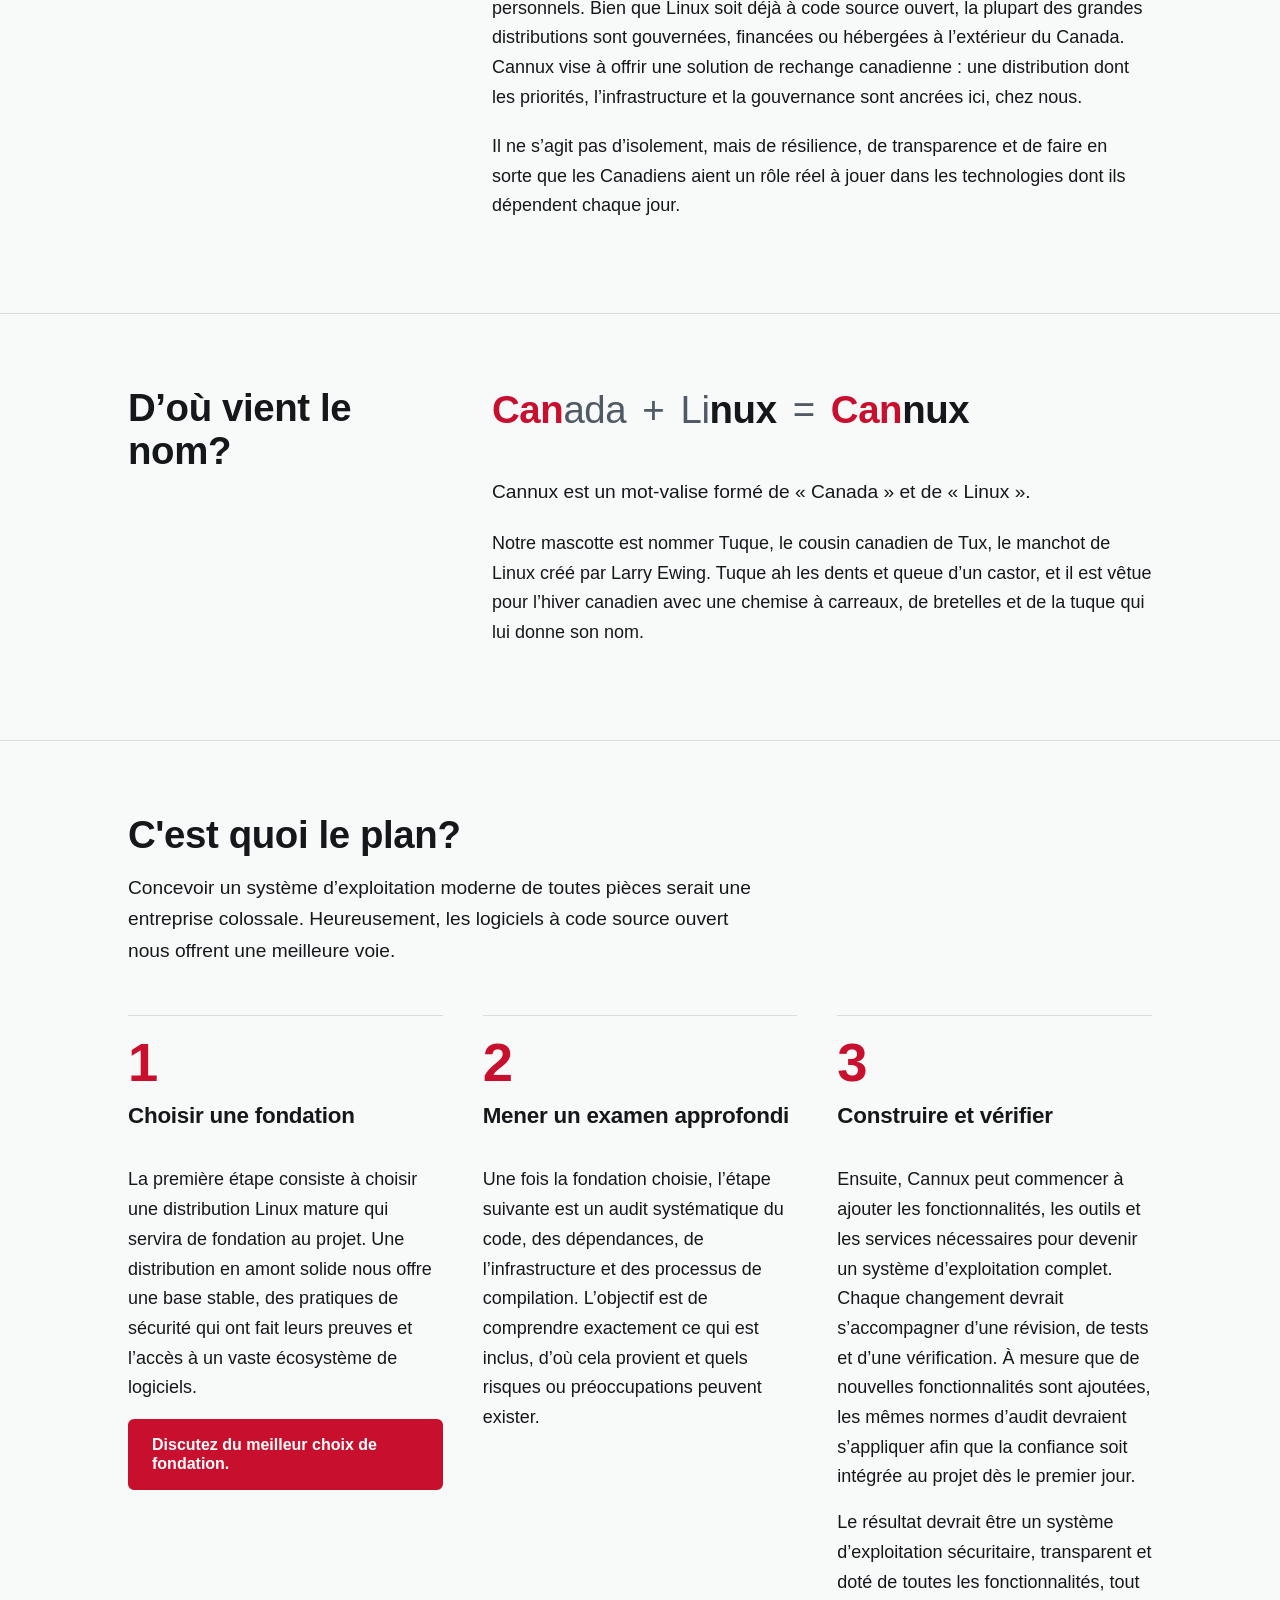
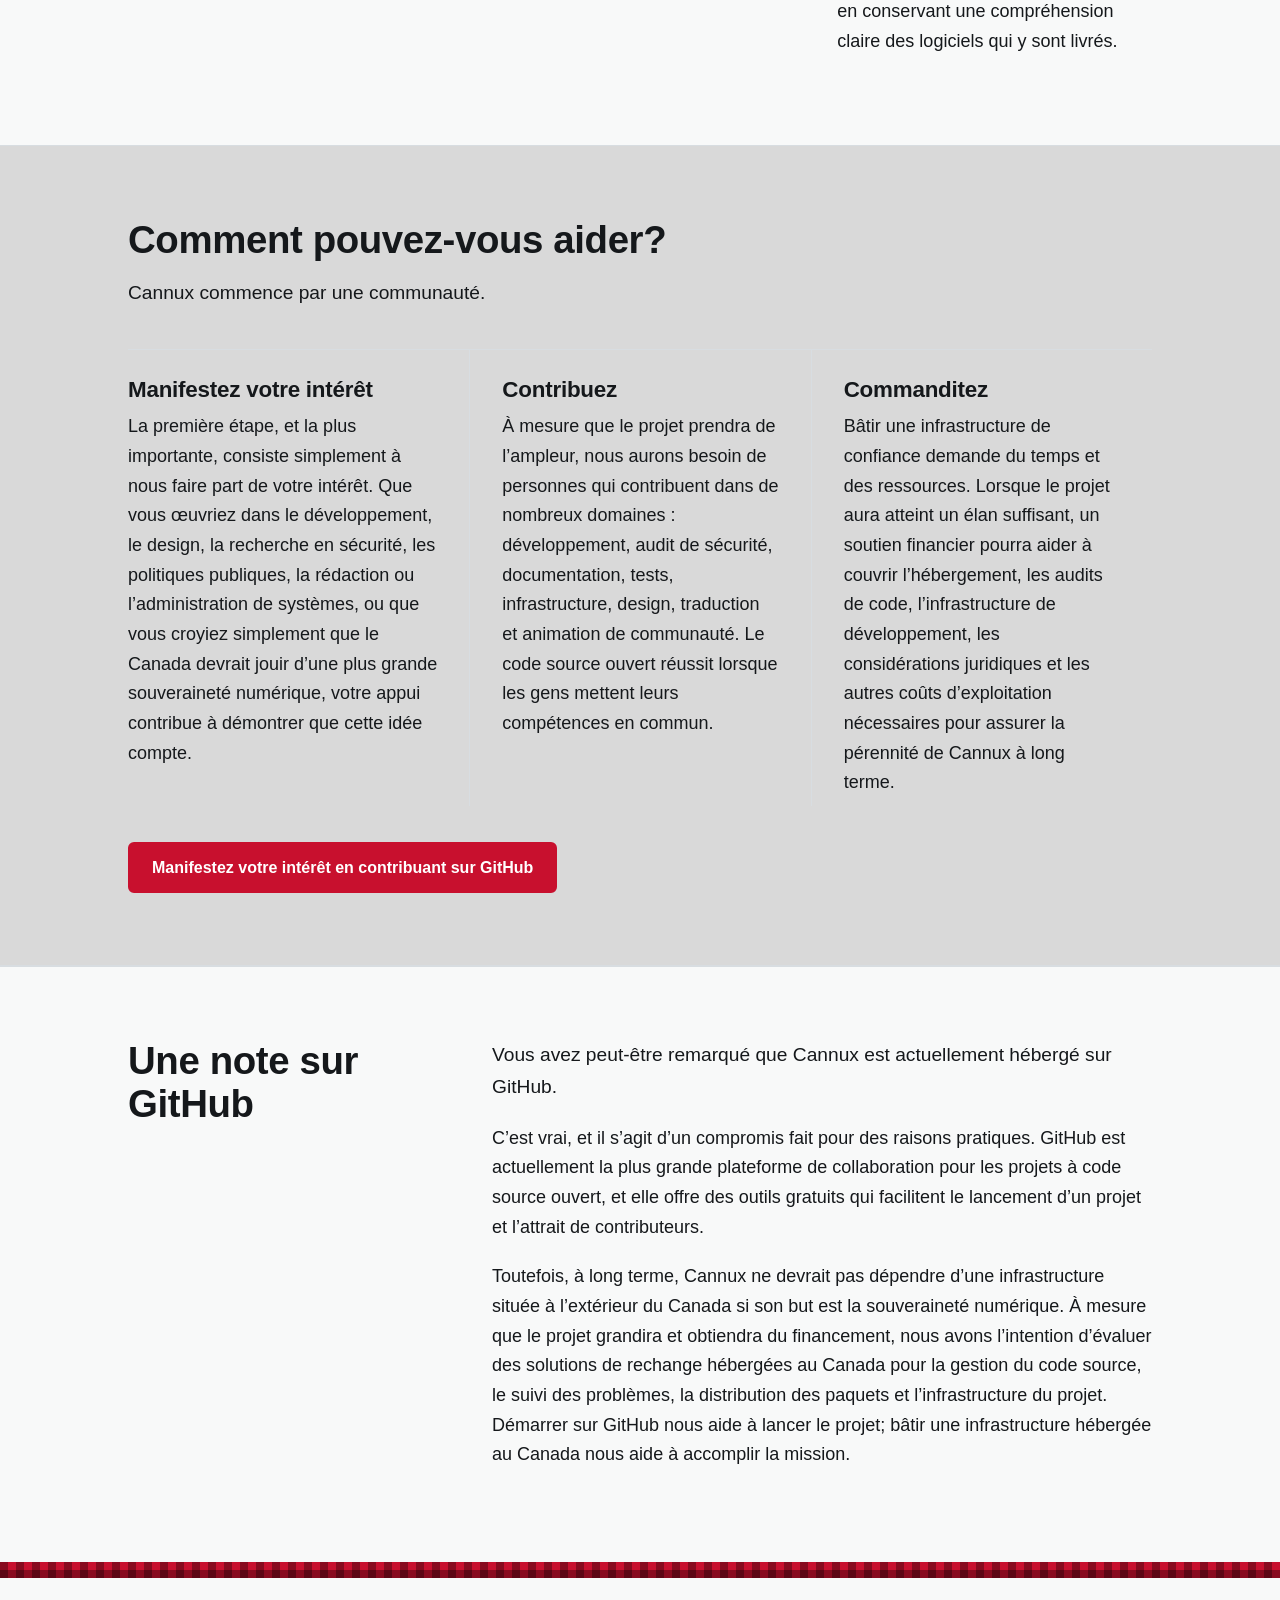
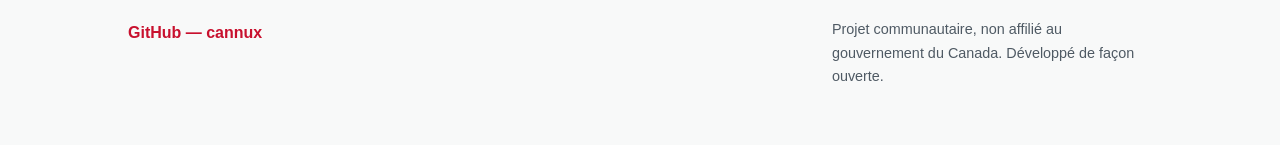
==== commit 64a29d79: "Small navigation and text change" ====
--- a/docs/fr/index.html
+++ b/docs/fr/index.html
@@ -49,13 +49,12 @@
                 <h1>Un système d’exploitation qui ne répond qu’au Canada.</h1>
                 <p class="lede">Cannux est un effort visant à bâtir une distribution Linux canadienne souveraine&nbsp;: un système d’exploitation développé ouvertement, gouverné en toute transparence et conçu en fonction des intérêts canadiens. L’objectif n’est pas de tout réinventer à partir de zéro, mais de créer une plateforme fiable, portée par la communauté, que les Canadiens peuvent comprendre, auditer, à laquelle ils peuvent contribuer et sur laquelle ils peuvent, à terme, compter. Dans un paysage numérique de plus en plus incertain, le Canada devrait avoir la capacité de contrôler les fondations logicielles qui font fonctionner ses institutions publiques, ses entreprises et ses citoyens.</p>
                 <div class="cta-row">
-                    <a class="btn primary" href="https://github.com/torvos/cannux/">Manifestez votre intérêt</a>
+                    <a class="btn primary" href="#how">Comment on peux faire ca une réalité</a>
                     <a class="btn ghost" href="#what">Lire le plan</a>
                 </div>
             </div>
             <figure class="hero-art">
                 <img src="../images/Tuque.svg" class="hero-image" width="300" alt="Un manchot aux traits de castor portant une tuque rouge, une chemise à carreaux, des bretelles et un jean">
-                <figcaption><a href="#name">Voici Tuque, notre mascotte</a></figcaption>
             </figure>
         </div>
 
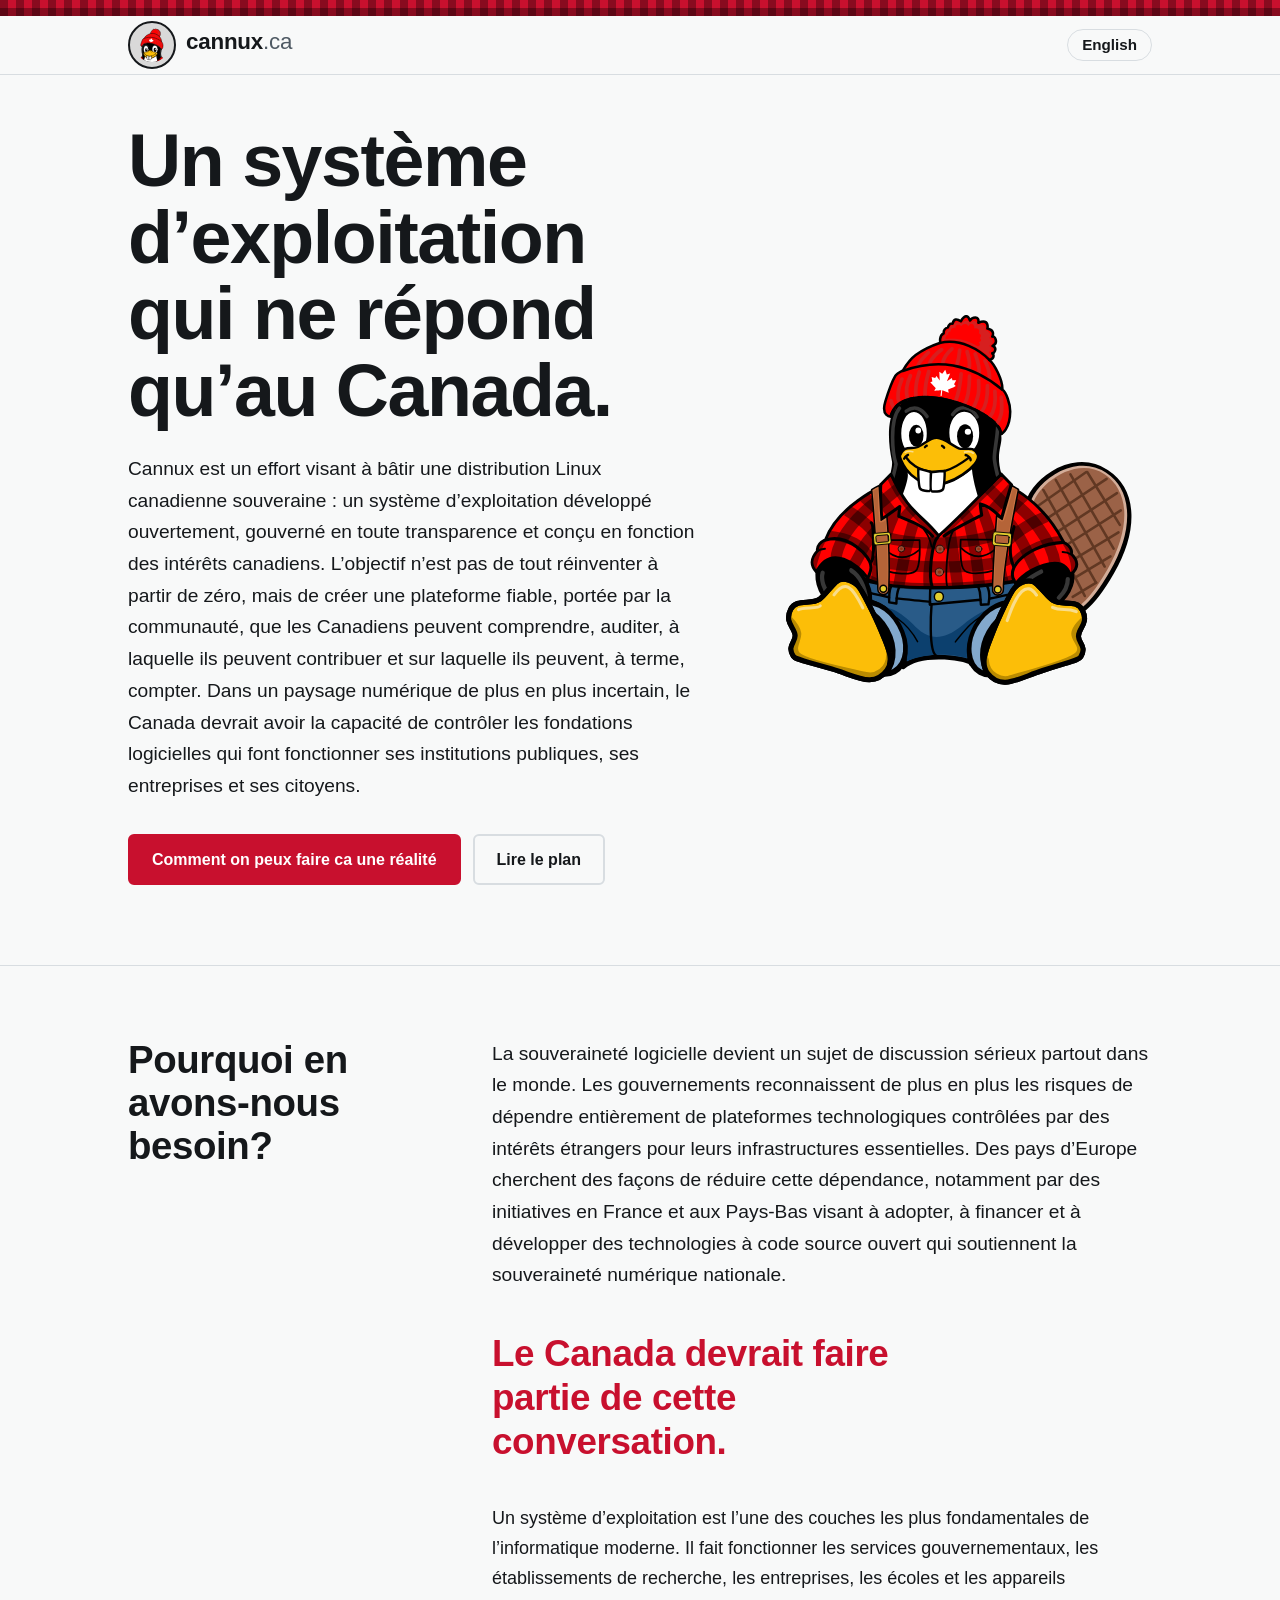
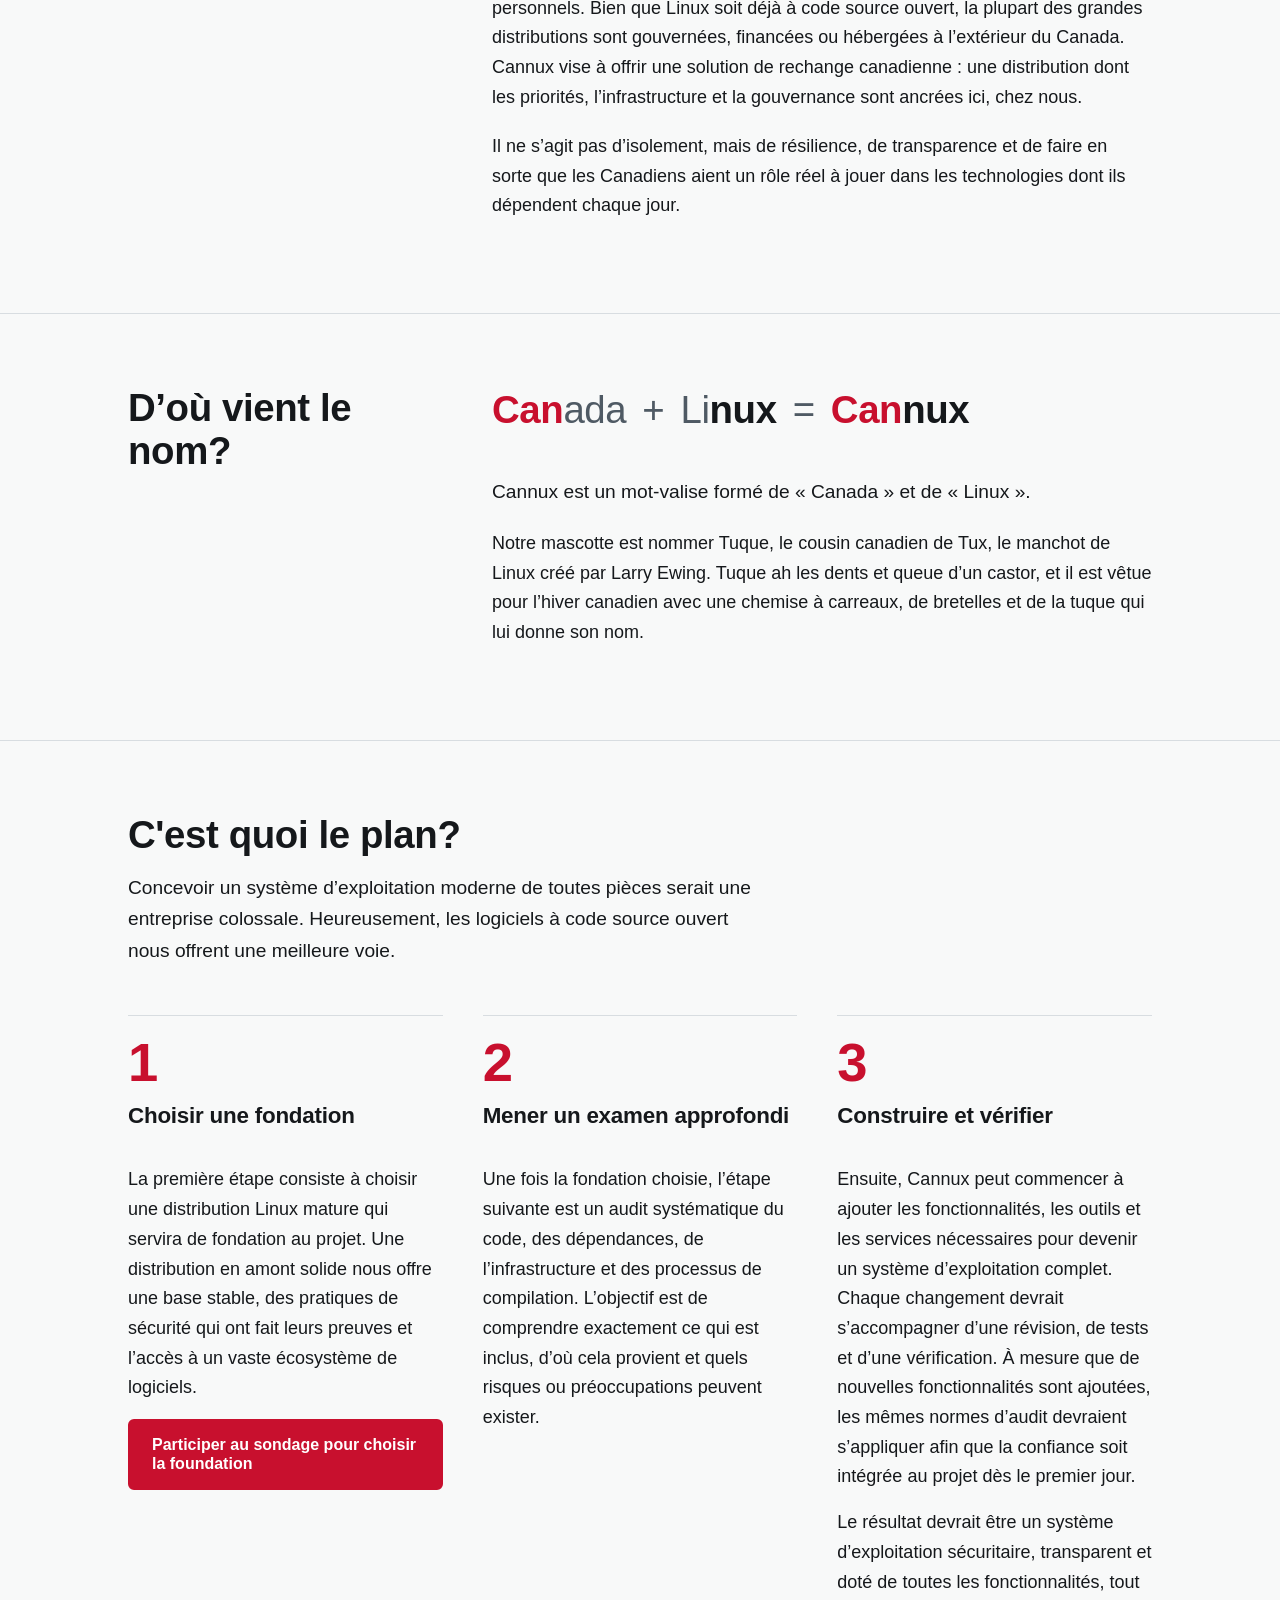
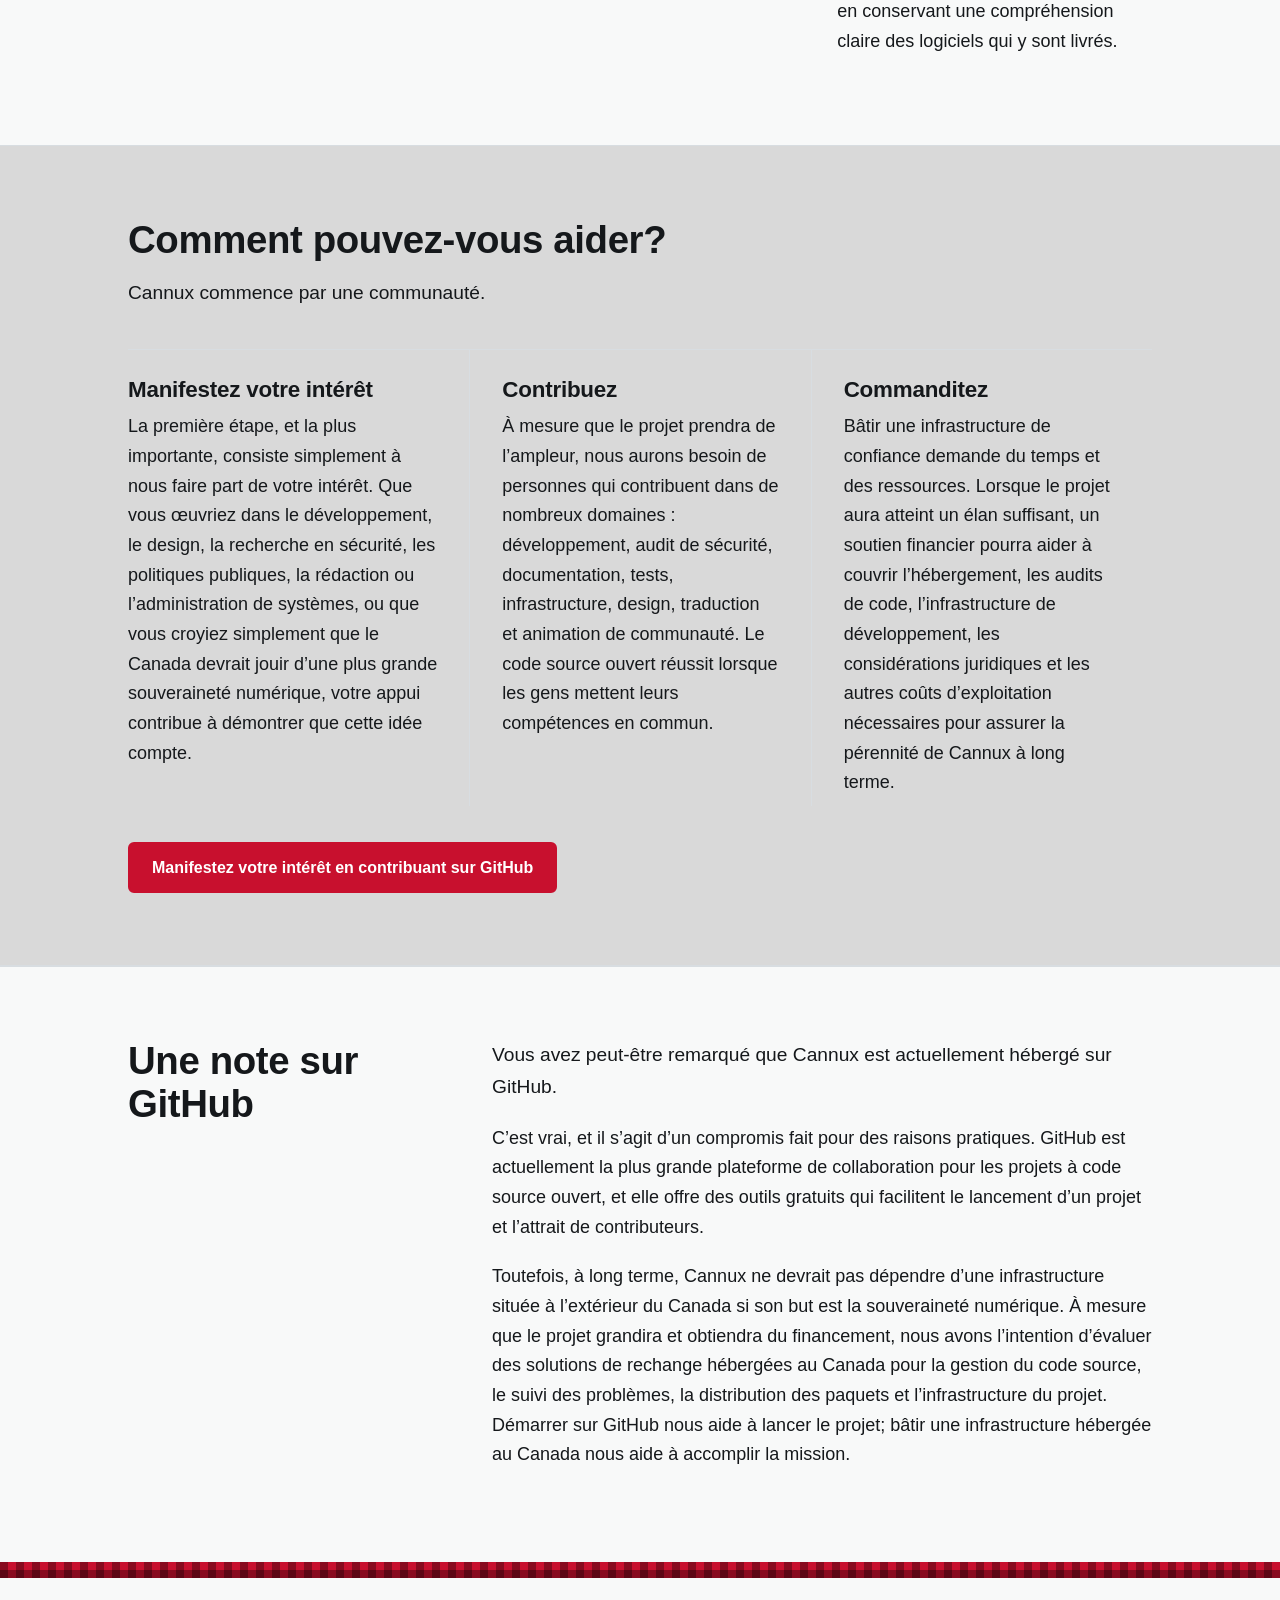
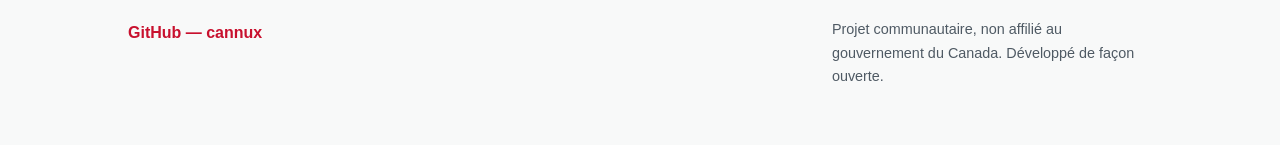
==== commit ab0aa591: "Missed one" ====
--- a/docs/fr/index.html
+++ b/docs/fr/index.html
@@ -89,7 +89,7 @@
                     <li class="pillar">
                         <h3>Choisir une fondation</h3>
                         <p>La première étape consiste à choisir une distribution Linux mature qui servira de fondation au projet. Une distribution en amont solide nous offre une base stable, des pratiques de sécurité qui ont fait leurs preuves et l’accès à un vaste écosystème de logiciels.</p>
-                        <p><a class="btn primary" href="https://github.com/torvos/cannux/discussions/1">Discutez du meilleur choix de fondation.</a></p>
+                        <p><a class="btn primary" href="https://github.com/torvos/cannux/discussions/1">Participer au sondage pour choisir la foundation</a></p>
                     </li>
                     <li class="pillar">
                         <h3>Mener un examen approfondi</h3>
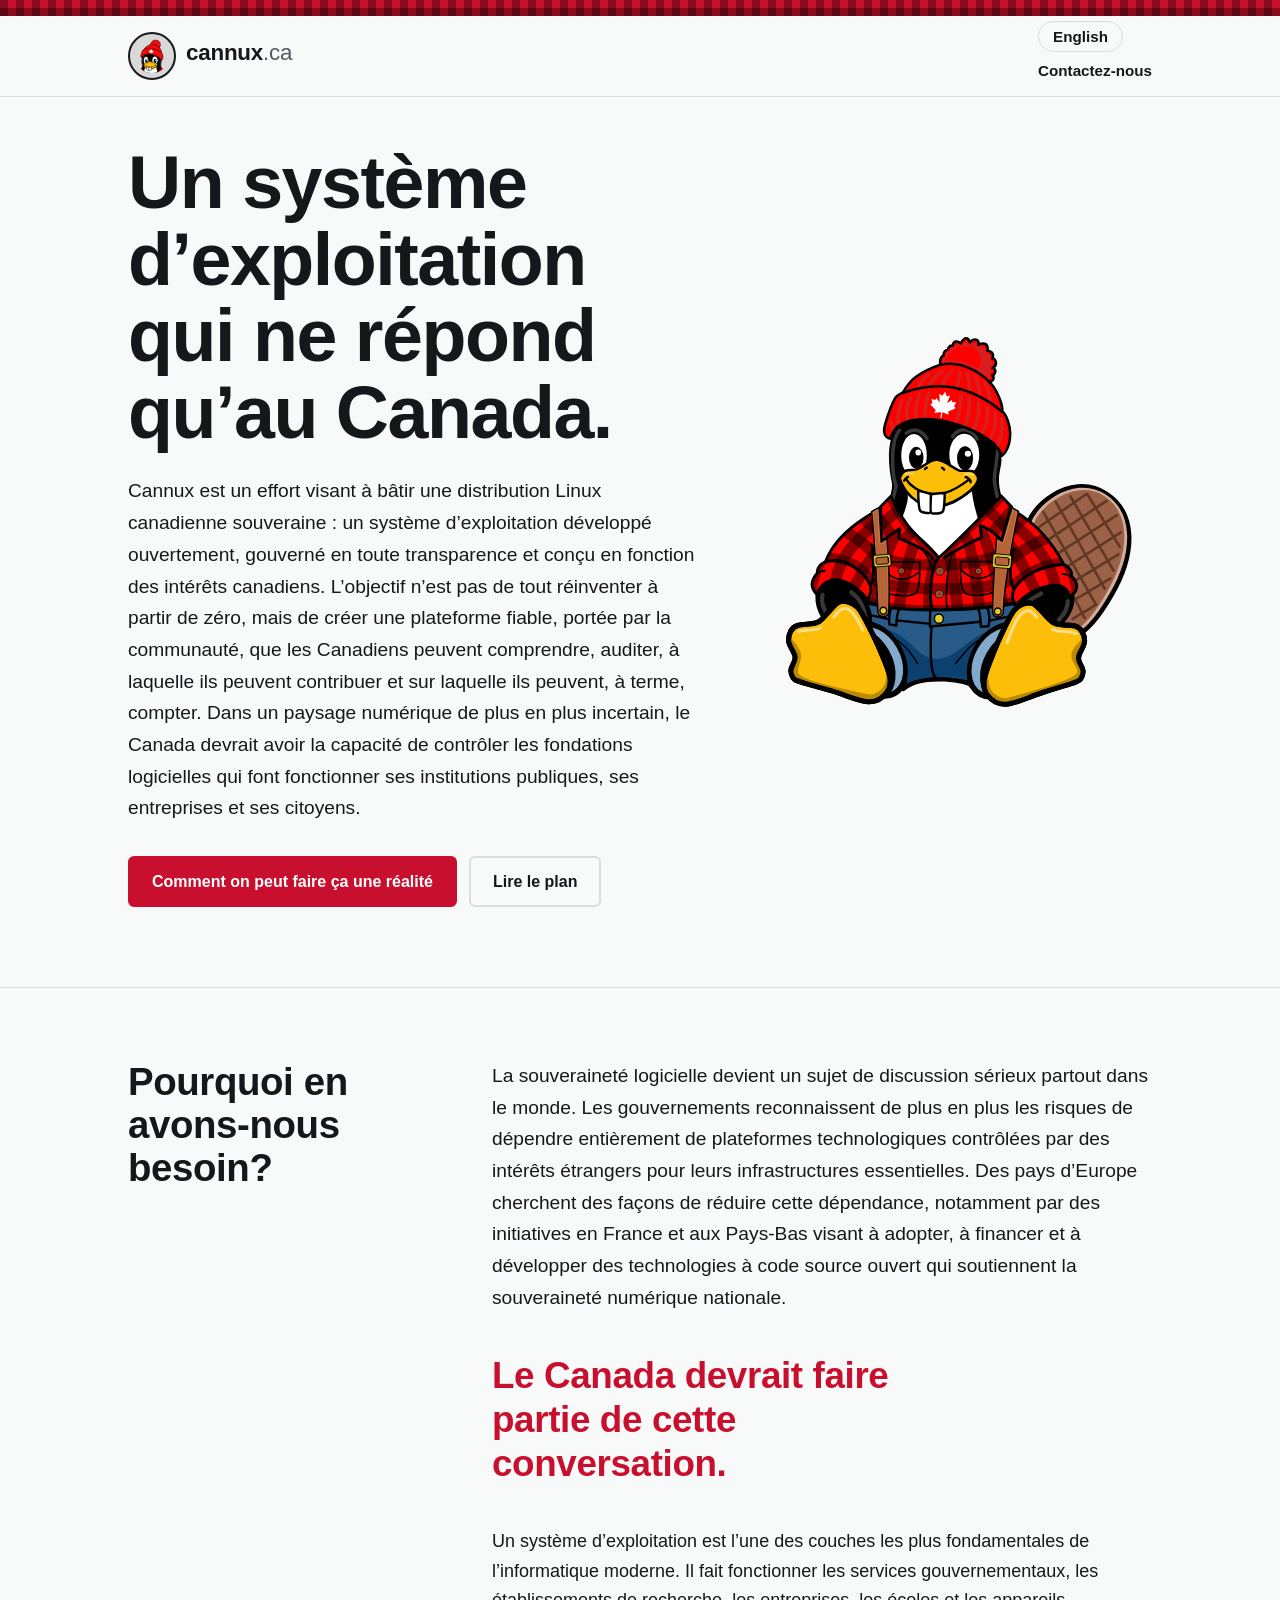
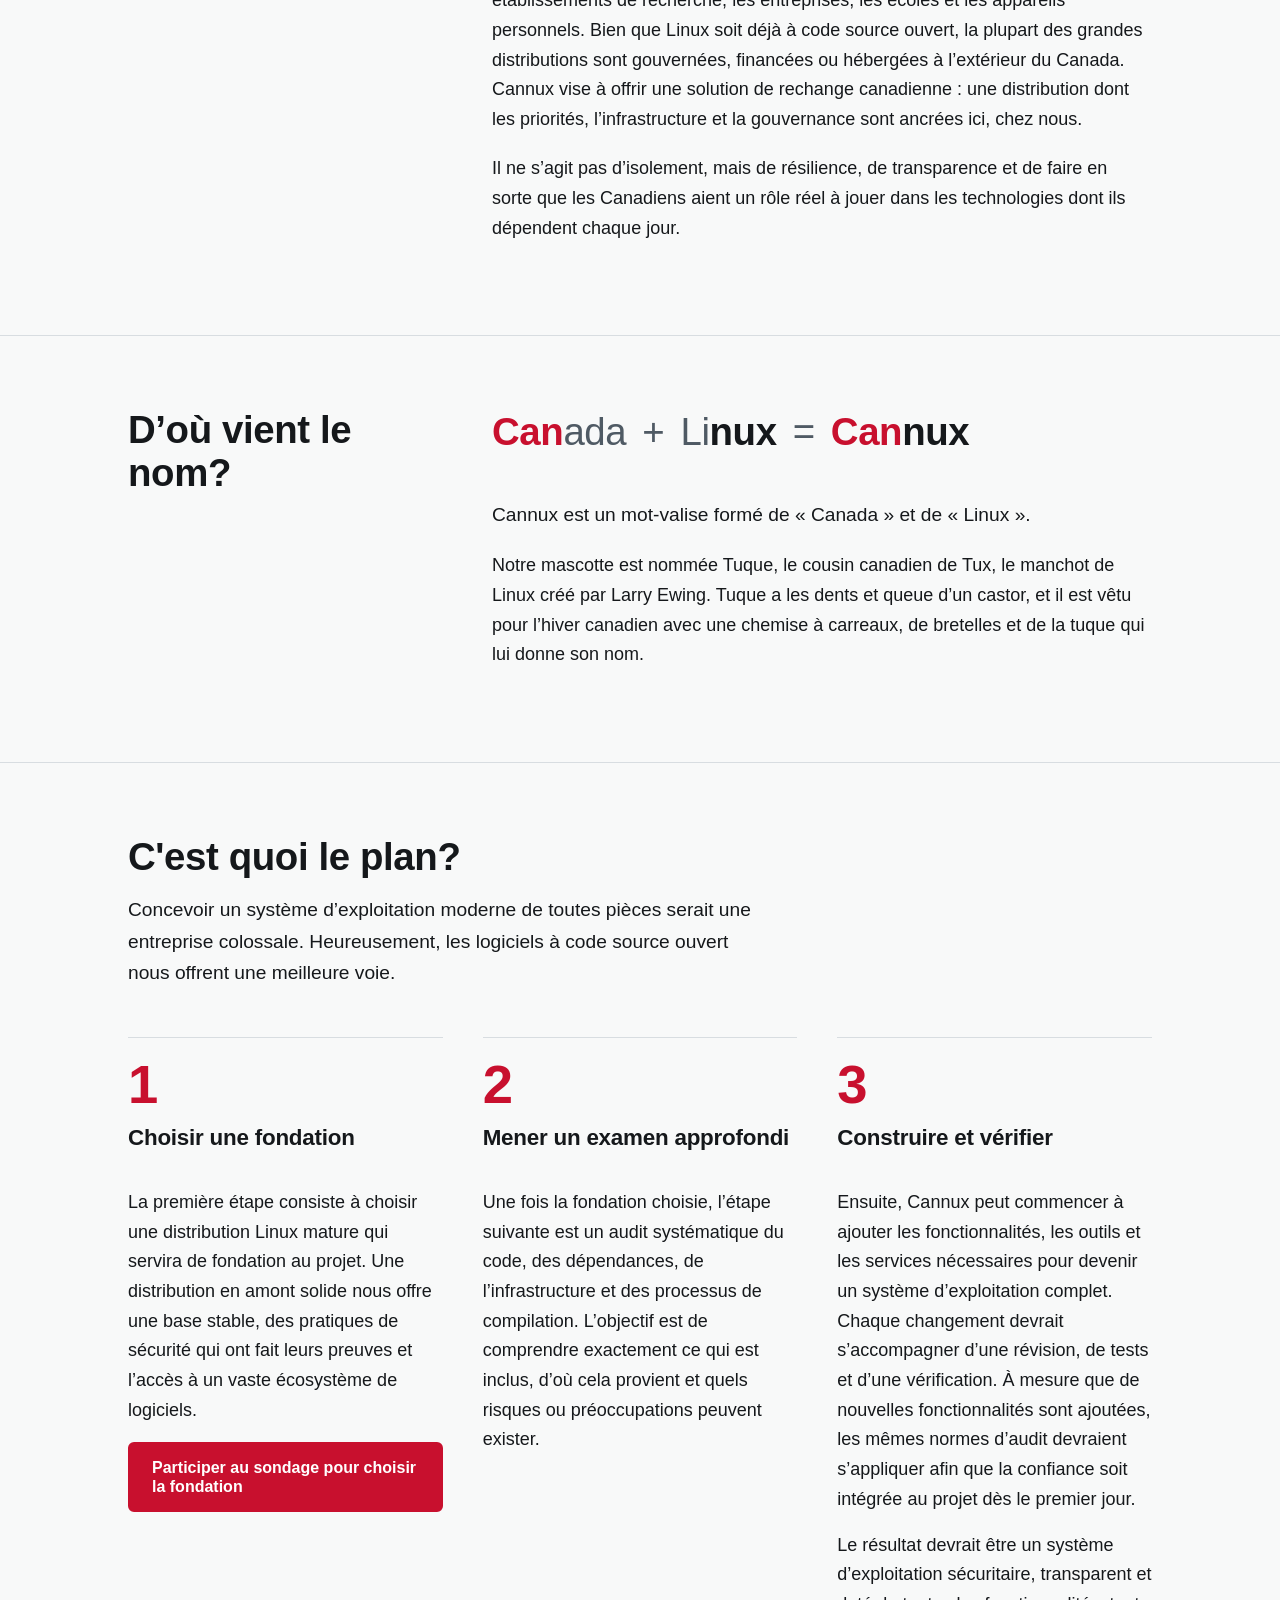
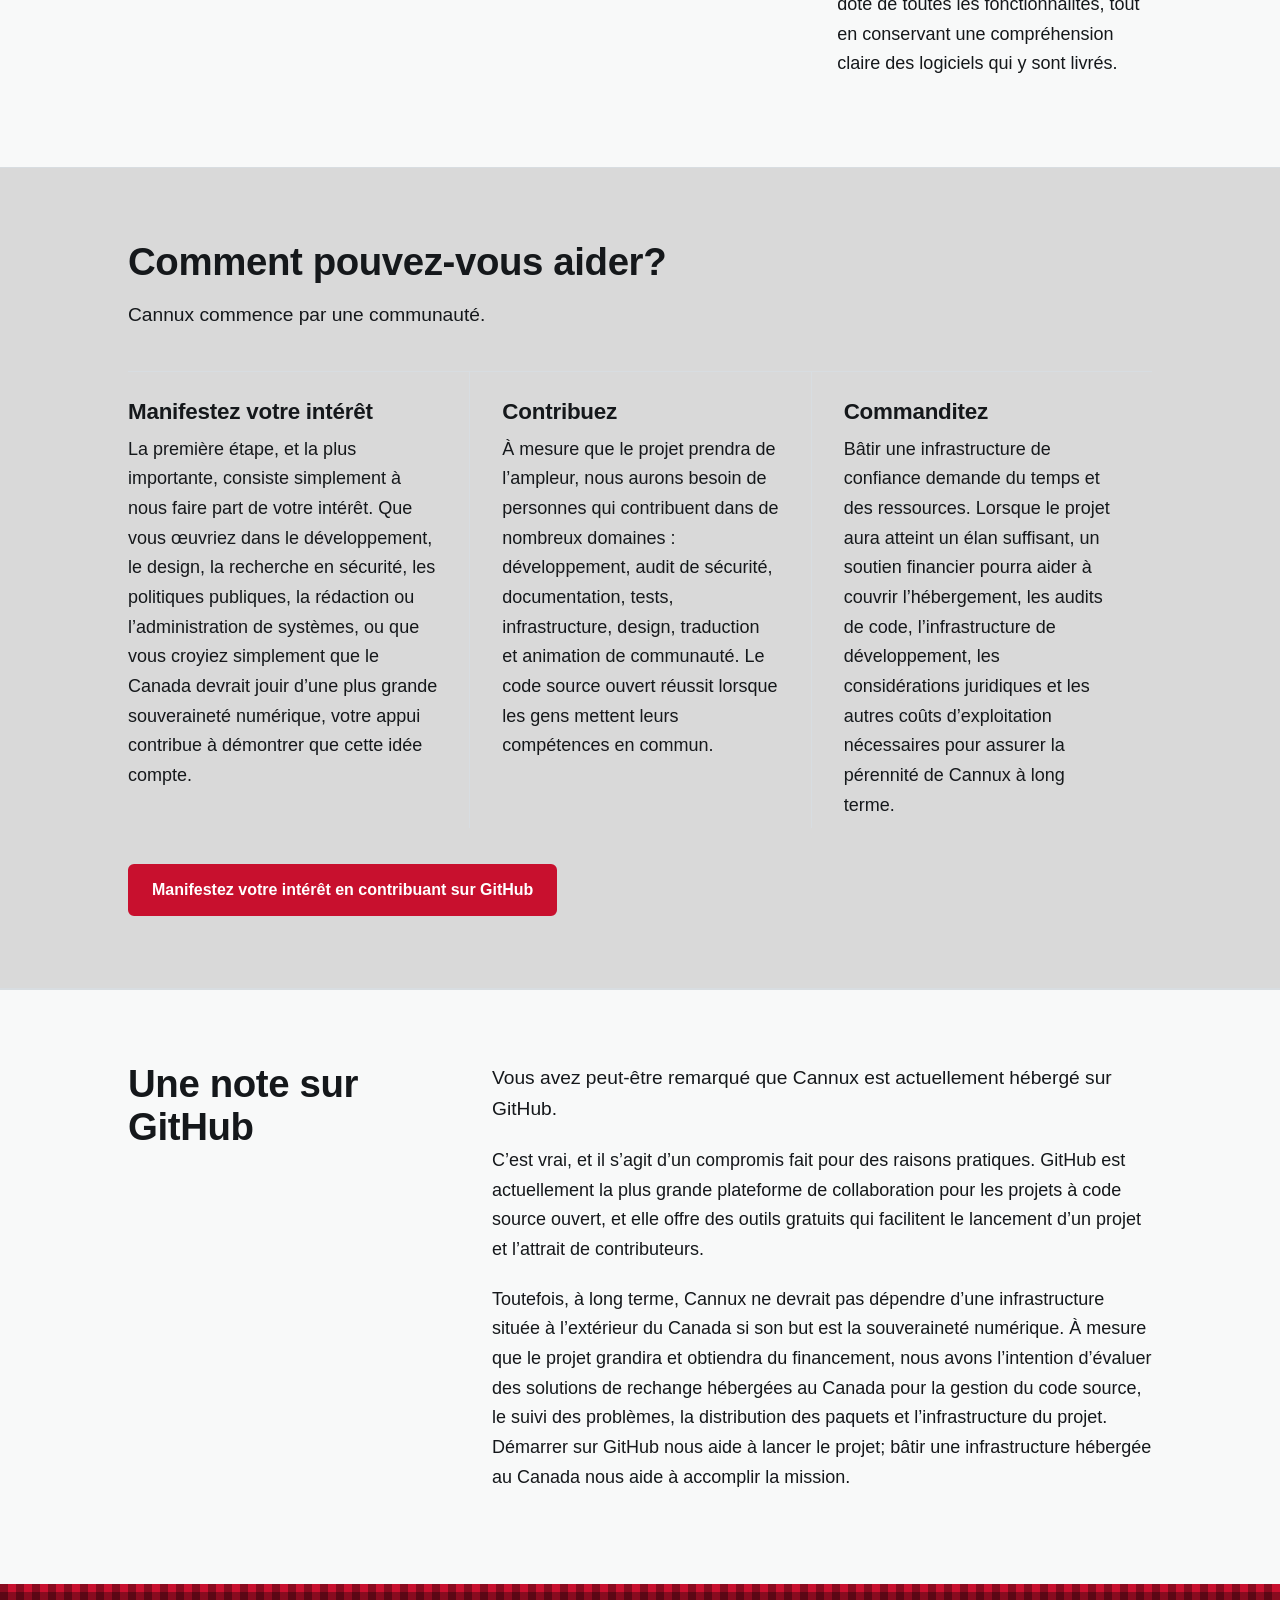
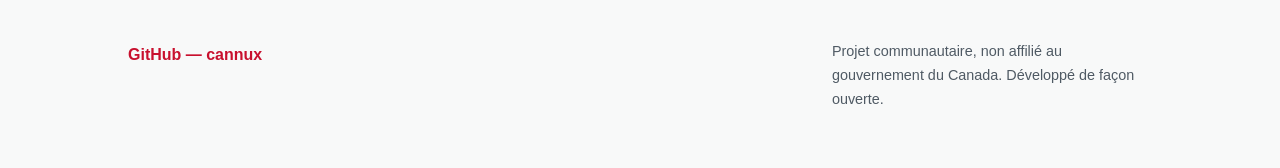
==== commit e8926709: "updated readme and fixed some typos in french" ====
--- a/docs/fr/index.html
+++ b/docs/fr/index.html
@@ -37,9 +37,14 @@
                 <img src="../images/favicon.svg" alt="" width="36" height="36">
                 <span>cannux<span class="tld">.ca</span></span>
             </a>
-            <nav aria-label="Langue">
-                <a class="lang" href="../index.html" lang="en" hreflang="en">English</a>
-            </nav>
+            <div class="menu">
+                <nav aria-label="Langue">
+                    <a class="lang" href="../index.html" lang="en" hreflang="en">English</a>
+                </nav>
+                <nav aria-label="Contact">
+                    <a class="contact" href="mailto:cannux@torvos.ca">Contactez-nous</a>
+                </nav>
+            </div>
         </div>
     </header>
 
@@ -49,7 +54,7 @@
                 <h1>Un système d’exploitation qui ne répond qu’au Canada.</h1>
                 <p class="lede">Cannux est un effort visant à bâtir une distribution Linux canadienne souveraine&nbsp;: un système d’exploitation développé ouvertement, gouverné en toute transparence et conçu en fonction des intérêts canadiens. L’objectif n’est pas de tout réinventer à partir de zéro, mais de créer une plateforme fiable, portée par la communauté, que les Canadiens peuvent comprendre, auditer, à laquelle ils peuvent contribuer et sur laquelle ils peuvent, à terme, compter. Dans un paysage numérique de plus en plus incertain, le Canada devrait avoir la capacité de contrôler les fondations logicielles qui font fonctionner ses institutions publiques, ses entreprises et ses citoyens.</p>
                 <div class="cta-row">
-                    <a class="btn primary" href="#how">Comment on peux faire ca une réalité</a>
+                    <a class="btn primary" href="#how">Comment on peut faire ça une réalité</a>
                     <a class="btn ghost" href="#what">Lire le plan</a>
                 </div>
             </div>
@@ -76,7 +81,7 @@
                 <div class="prose">
                     <p class="name-eq" role="img" aria-label="Canada plus Linux égale Cannux"><span class="can">Can</span><span class="rest">ada</span> <span class="op">+</span> <span class="rest">Li</span><span class="nux">nux</span> <span class="op">=</span> <span class="can">Can</span><span class="nux">nux</span></p>
                     <p class="intro">Cannux est un mot-valise formé de «&nbsp;Canada&nbsp;» et de «&nbsp;Linux&nbsp;».</p>
-                    <p>Notre mascotte est nommer Tuque, le cousin canadien de Tux, le manchot de Linux créé par Larry Ewing. Tuque ah les dents et queue d’un castor, et il est vêtue pour l’hiver canadien avec une chemise à carreaux, de bretelles et de la tuque qui lui donne son nom.</p>
+                    <p>Notre mascotte est nommée Tuque, le cousin canadien de Tux, le manchot de Linux créé par Larry Ewing. Tuque a les dents et queue d’un castor, et il est vêtu pour l’hiver canadien avec une chemise à carreaux, de bretelles et de la tuque qui lui donne son nom.</p>
                 </div>
             </div>
         </section>
@@ -89,7 +94,7 @@
                     <li class="pillar">
                         <h3>Choisir une fondation</h3>
                         <p>La première étape consiste à choisir une distribution Linux mature qui servira de fondation au projet. Une distribution en amont solide nous offre une base stable, des pratiques de sécurité qui ont fait leurs preuves et l’accès à un vaste écosystème de logiciels.</p>
-                        <p><a class="btn primary" href="https://github.com/torvos/cannux/discussions/1">Participer au sondage pour choisir la foundation</a></p>
+                        <p><a class="btn primary" href="https://github.com/torvos/cannux/discussions/1">Participer au sondage pour choisir la fondation</a></p>
                     </li>
                     <li class="pillar">
                         <h3>Mener un examen approfondi</h3>
